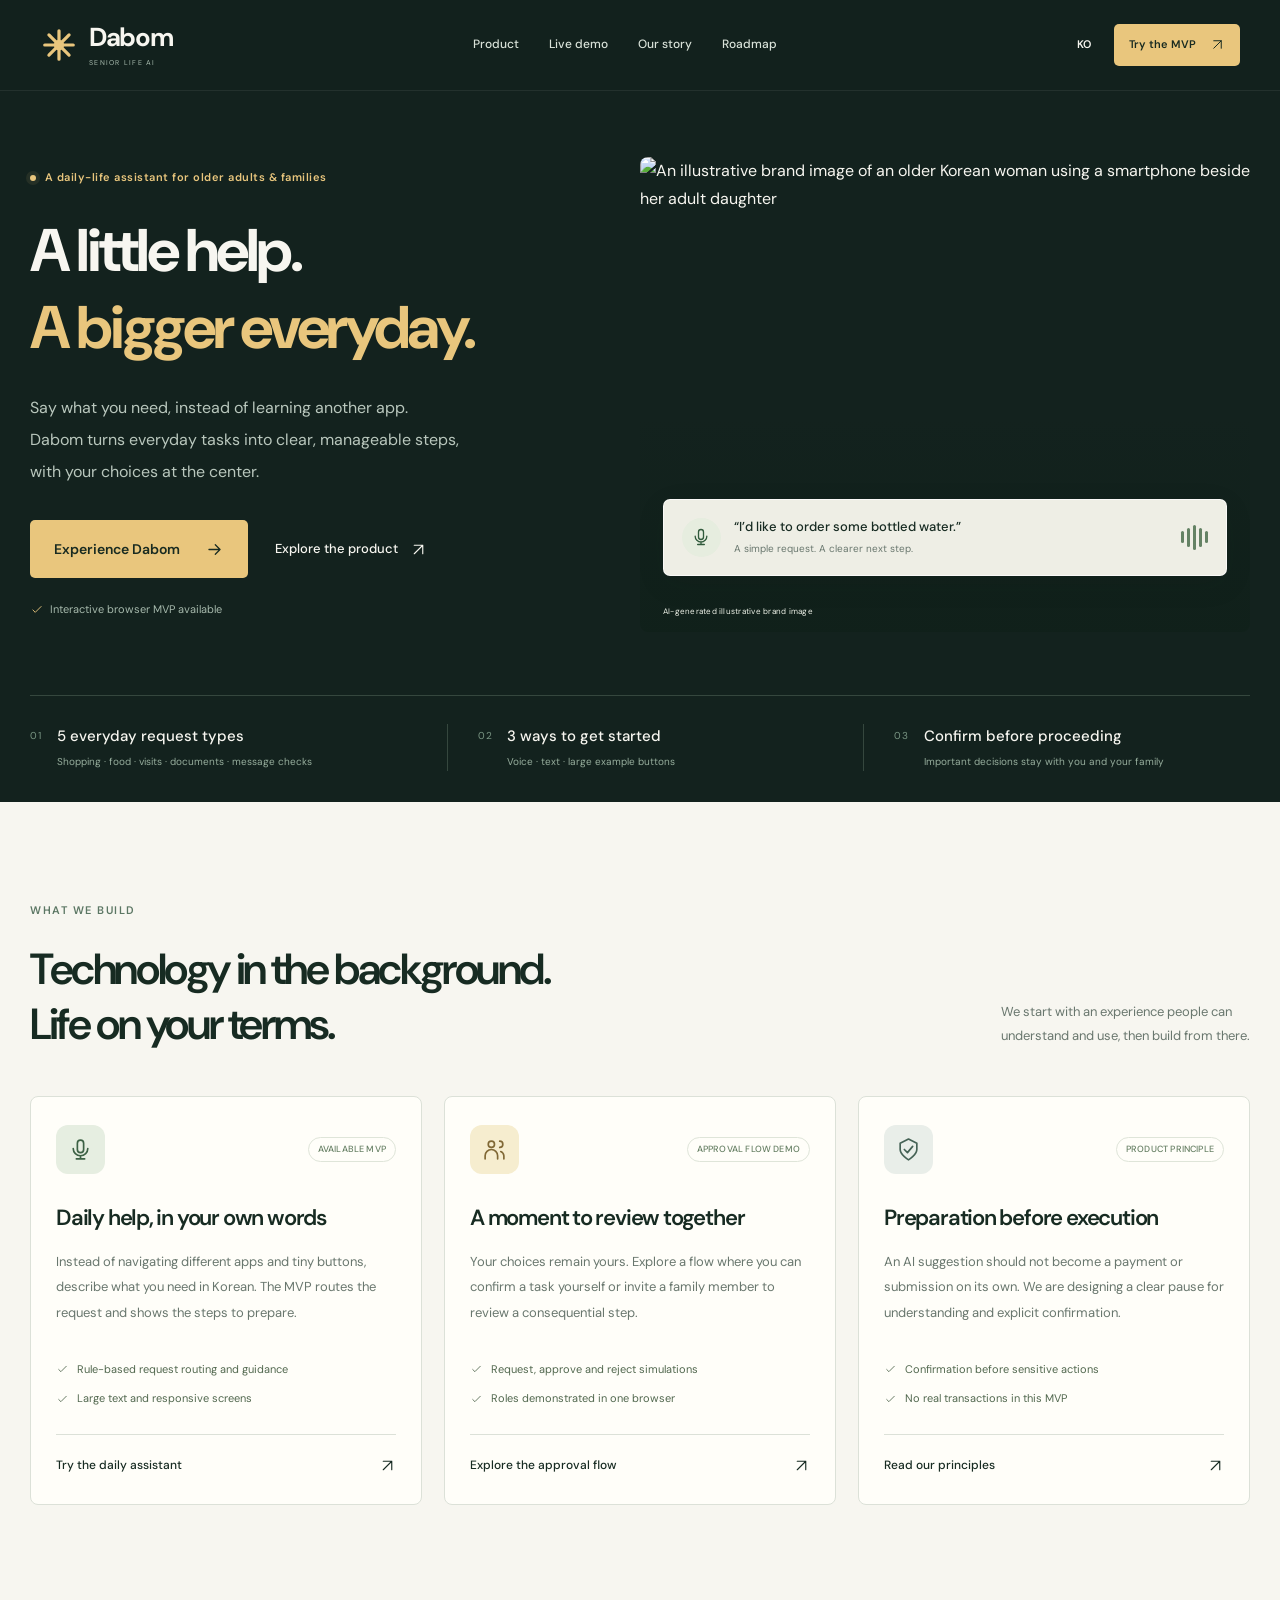
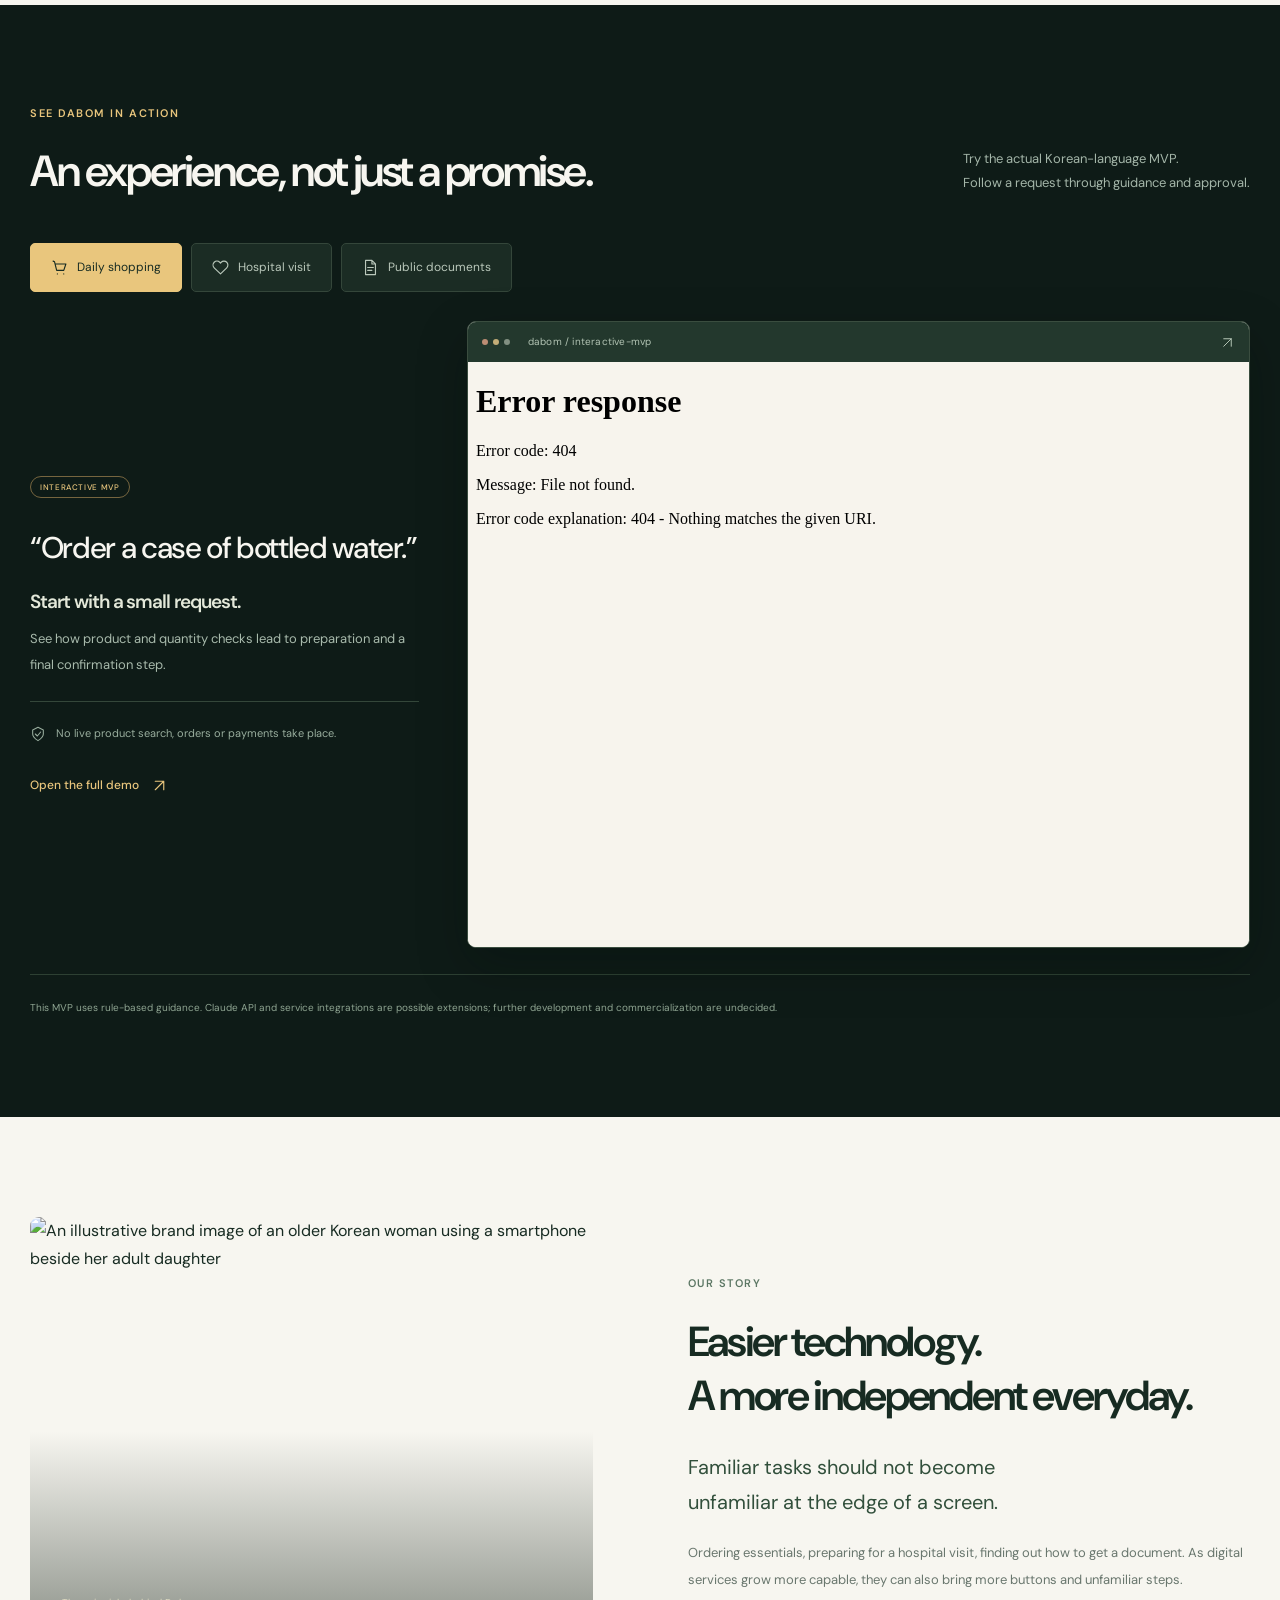
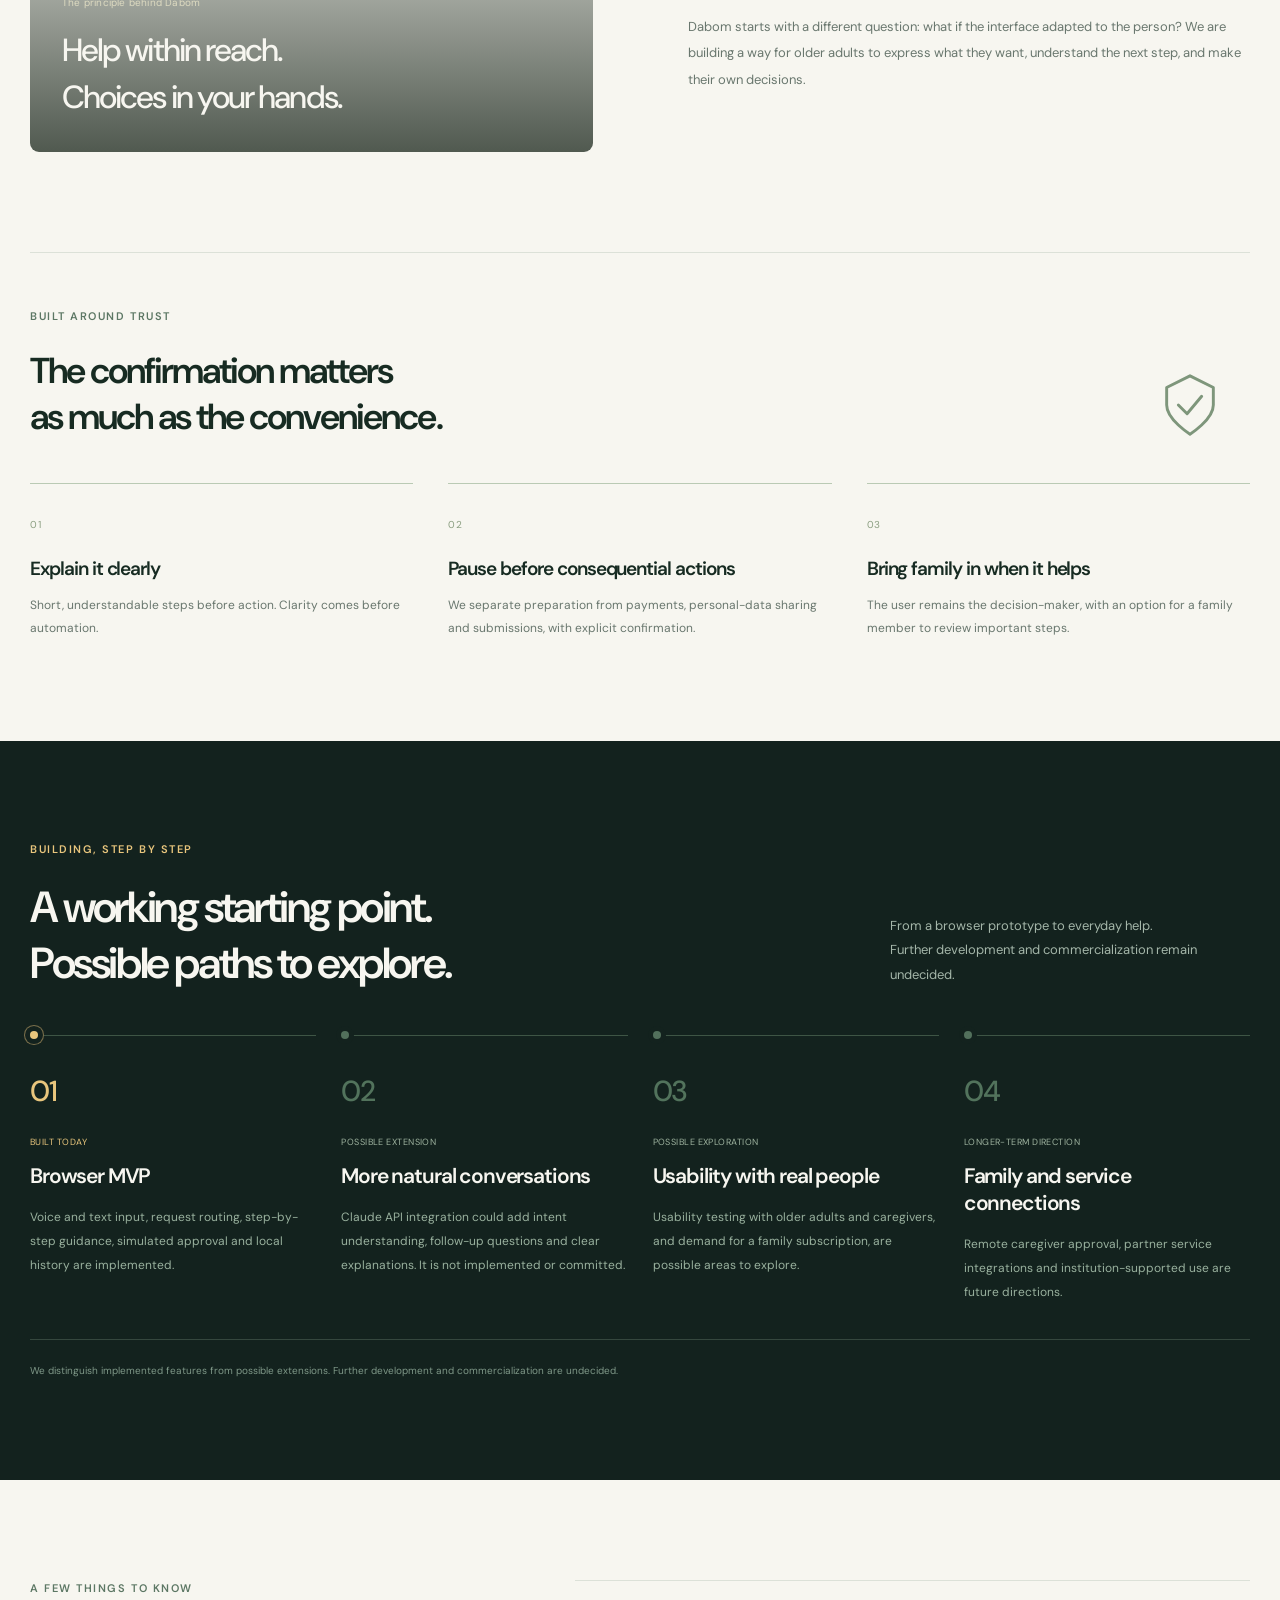
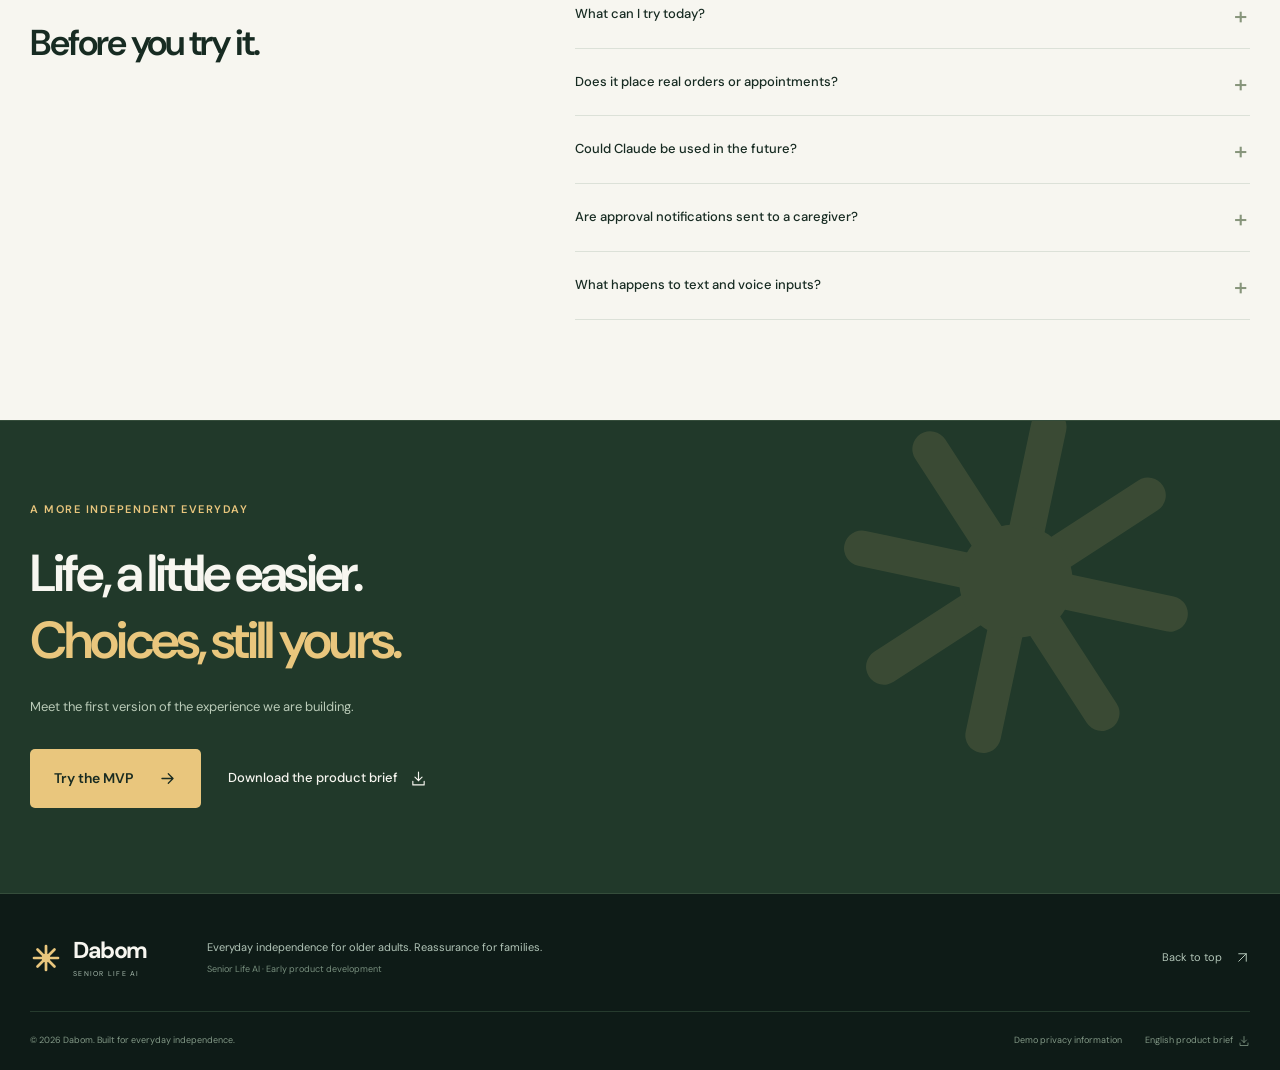
==== index.html @ 714a2bca "Publish Dabom prototype introduction" ====
<!doctype html><html lang="en"><head><meta charset="utf-8"><meta name="viewport" content="width=device-width, initial-scale=1"><meta name="theme-color" content="#13221e"><meta name="description" content="Dabom is building a Korean-language daily-life assistant for older adults and their families. Simple requests, clear steps, and explicit confirmation before consequential actions."><meta property="og:title" content="Dabom | A little help. A more independent everyday."><meta property="og:description" content="Dabom is building a Korean-language daily-life assistant for older adults and their families. Simple requests, clear steps, and explicit confirmation before consequential actions."><meta property="og:type" content="website"><meta property="og:image" content="https://rook2508.github.io/dabomlife/assets/dabom-family.webp"><title>Dabom | A little help. A more independent everyday.</title><link rel="icon" href="./assets/favicon.svg" type="image/svg+xml"><link rel="preconnect" href="https://fonts.googleapis.com"><link rel="preconnect" href="https://fonts.gstatic.com" crossorigin><link href="https://fonts.googleapis.com/css2?family=DM+Sans:wght@400;500;600;700&family=Noto+Sans+KR:wght@400;500;600;700;800;900&display=swap" rel="stylesheet"><link rel="stylesheet" href="./site.css"><script src="./site.js" defer></script></head><body><a class="skip" href="#main">Skip to content</a><header class="site-header"><div class="header-inner"><a class="brand" href="#" aria-label="Dabom home"><svg class="brand-mark" viewBox="0 0 40 40" aria-hidden="true"><path d="M20 5v30M5 20h30M9.4 9.4l21.2 21.2M9.4 30.6 30.6 9.4" fill="none" stroke="currentColor" stroke-width="3.4" stroke-linecap="round"/><circle cx="20" cy="20" r="5.4" fill="currentColor"/></svg><span><strong>Dabom</strong><small>SENIOR LIFE AI</small></span></a><button class="menu-toggle" type="button" aria-expanded="false" aria-controls="site-nav" aria-label="Open navigation"><svg class="icon " viewBox="0 0 24 24" fill="none" stroke="currentColor" stroke-width="1.6" stroke-linecap="round" stroke-linejoin="round" aria-hidden="true"><path d="M4 6h16M4 12h16M4 18h16"/></svg></button><nav id="site-nav" aria-label="Main navigation"><a href="#products">Product</a><a href="#tour">Live demo</a><a href="#story">Our story</a><a href="#roadmap">Roadmap</a></nav><div class="header-actions"><a class="language-link" href="./ko.html" lang="ko" aria-label="한국어로 읽기">KO</a><a class="button button-small" href="./demo/index.html">Try the MVP<svg class="icon " viewBox="0 0 24 24" fill="none" stroke="currentColor" stroke-width="1.6" stroke-linecap="round" stroke-linejoin="round" aria-hidden="true"><path d="M6 18 18 6M6 6h12v12"/></svg></a></div></div></header><main id="main">
    <section class="hero section-dark"><div class="hero-inner"><div class="hero-copy"><div class="eyebrow"><span class="live-dot"></span>A daily-life assistant for older adults & families</div><h1>A little help.<br><em>A bigger everyday.</em></h1><p class="hero-body">Say what you need, instead of learning another app.<br>Dabom turns everyday tasks into clear, manageable steps,<br>with your choices at the center.</p><div class="actions"><a class="button" href="#tour">Experience Dabom<svg class="icon " viewBox="0 0 24 24" fill="none" stroke="currentColor" stroke-width="1.6" stroke-linecap="round" stroke-linejoin="round" aria-hidden="true"><path d="M5 12h14m-6-6 6 6-6 6"/></svg></a><a class="text-link" href="#products">Explore the product<svg class="icon " viewBox="0 0 24 24" fill="none" stroke="currentColor" stroke-width="1.6" stroke-linecap="round" stroke-linejoin="round" aria-hidden="true"><path d="M6 18 18 6M6 6h12v12"/></svg></a></div><p class="hero-note"><svg class="icon " viewBox="0 0 24 24" fill="none" stroke="currentColor" stroke-width="1.6" stroke-linecap="round" stroke-linejoin="round" aria-hidden="true"><path d="m5 12 4 4L19 6"/></svg>Interactive browser MVP available</p></div><div class="hero-media"><img src="./assets/dabom-family.webp" alt="An illustrative brand image of an older Korean woman using a smartphone beside her adult daughter" width="1536" height="1024" fetchpriority="high"><div class="request-card"><span class="request-icon"><svg class="icon " viewBox="0 0 24 24" fill="none" stroke="currentColor" stroke-width="1.6" stroke-linecap="round" stroke-linejoin="round" aria-hidden="true"><rect x="9" y="3" width="6" height="12" rx="3"/><path d="M5 11a7 7 0 0 0 14 0M12 18v3m-4 0h8"/></svg></span><div><strong>“I’d like to order some bottled water.”</strong><small>A simple request. A clearer next step.</small></div><div class="wave" aria-hidden="true"><i></i><i></i><i></i><i></i><i></i></div></div><span class="image-caption">AI-generated illustrative brand image</span></div></div><div class="signal-row"><div><span class="signal-index">01</span><p><strong>5 everyday request types</strong><small>Shopping · food · visits · documents · message checks</small></p></div><div><span class="signal-index">02</span><p><strong>3 ways to get started</strong><small>Voice · text · large example buttons</small></p></div><div><span class="signal-index">03</span><p><strong>Confirm before proceeding</strong><small>Important decisions stay with you and your family</small></p></div></div></section>
    <section class="products section-light section" id="products"><div class="section-heading"><div><p class="eyebrow">WHAT WE BUILD</p><h2>Technology in the background.<br>Life on your terms.</h2></div><p>We start with an experience people can<br>understand and use, then build from there.</p></div><div class="product-grid"><article class="product-card"><div class="product-top"><div class="product-icon green"><svg class="icon " viewBox="0 0 24 24" fill="none" stroke="currentColor" stroke-width="1.6" stroke-linecap="round" stroke-linejoin="round" aria-hidden="true"><rect x="9" y="3" width="6" height="12" rx="3"/><path d="M5 11a7 7 0 0 0 14 0M12 18v3m-4 0h8"/></svg></div><span class="tag">AVAILABLE MVP</span></div><h3>Daily help, in your own words</h3><p>Instead of navigating different apps and tiny buttons, describe what you need in Korean. The MVP routes the request and shows the steps to prepare.</p><ul><li><svg class="icon " viewBox="0 0 24 24" fill="none" stroke="currentColor" stroke-width="1.6" stroke-linecap="round" stroke-linejoin="round" aria-hidden="true"><path d="m5 12 4 4L19 6"/></svg>Rule-based request routing and guidance</li><li><svg class="icon " viewBox="0 0 24 24" fill="none" stroke="currentColor" stroke-width="1.6" stroke-linecap="round" stroke-linejoin="round" aria-hidden="true"><path d="m5 12 4 4L19 6"/></svg>Large text and responsive screens</li></ul><a href="./demo/index.html">Try the daily assistant<svg class="icon " viewBox="0 0 24 24" fill="none" stroke="currentColor" stroke-width="1.6" stroke-linecap="round" stroke-linejoin="round" aria-hidden="true"><path d="M6 18 18 6M6 6h12v12"/></svg></a></article><article class="product-card"><div class="product-top"><div class="product-icon gold"><svg class="icon " viewBox="0 0 24 24" fill="none" stroke="currentColor" stroke-width="1.6" stroke-linecap="round" stroke-linejoin="round" aria-hidden="true"><circle cx="9" cy="7" r="3"/><path d="M3 21v-3a6 6 0 0 1 12 0v3m2-17a3 3 0 0 1 0 6m1 4a5 5 0 0 1 3 4v3"/></svg></div><span class="tag">APPROVAL FLOW DEMO</span></div><h3>A moment to review together</h3><p>Your choices remain yours. Explore a flow where you can confirm a task yourself or invite a family member to review a consequential step.</p><ul><li><svg class="icon " viewBox="0 0 24 24" fill="none" stroke="currentColor" stroke-width="1.6" stroke-linecap="round" stroke-linejoin="round" aria-hidden="true"><path d="m5 12 4 4L19 6"/></svg>Request, approve and reject simulations</li><li><svg class="icon " viewBox="0 0 24 24" fill="none" stroke="currentColor" stroke-width="1.6" stroke-linecap="round" stroke-linejoin="round" aria-hidden="true"><path d="m5 12 4 4L19 6"/></svg>Roles demonstrated in one browser</li></ul><a href="./demo/index.html?request=shopping">Explore the approval flow<svg class="icon " viewBox="0 0 24 24" fill="none" stroke="currentColor" stroke-width="1.6" stroke-linecap="round" stroke-linejoin="round" aria-hidden="true"><path d="M6 18 18 6M6 6h12v12"/></svg></a></article><article class="product-card"><div class="product-top"><div class="product-icon sage"><svg class="icon " viewBox="0 0 24 24" fill="none" stroke="currentColor" stroke-width="1.6" stroke-linecap="round" stroke-linejoin="round" aria-hidden="true"><path d="m12 2 8 4v6c0 5-8 10-8 10S4 17 4 12V6Z"/><path d="m8 12 3 3 5-6"/></svg></div><span class="tag">PRODUCT PRINCIPLE</span></div><h3>Preparation before execution</h3><p>An AI suggestion should not become a payment or submission on its own. We are designing a clear pause for understanding and explicit confirmation.</p><ul><li><svg class="icon " viewBox="0 0 24 24" fill="none" stroke="currentColor" stroke-width="1.6" stroke-linecap="round" stroke-linejoin="round" aria-hidden="true"><path d="m5 12 4 4L19 6"/></svg>Confirmation before sensitive actions</li><li><svg class="icon " viewBox="0 0 24 24" fill="none" stroke="currentColor" stroke-width="1.6" stroke-linecap="round" stroke-linejoin="round" aria-hidden="true"><path d="m5 12 4 4L19 6"/></svg>No real transactions in this MVP</li></ul><a href="#principles">Read our principles<svg class="icon " viewBox="0 0 24 24" fill="none" stroke="currentColor" stroke-width="1.6" stroke-linecap="round" stroke-linejoin="round" aria-hidden="true"><path d="M6 18 18 6M6 6h12v12"/></svg></a></article></div></section>
    <section class="tour section-dark section" id="tour"><div class="section-heading"><div><p class="eyebrow">SEE DABOM IN ACTION</p><h2>An experience, not just a promise.</h2></div><p>Try the actual Korean-language MVP.<br>Follow a request through guidance and approval.</p></div><div class="tour-tabs" role="tablist" aria-label="Choose an everyday demo scenario"><button type="button" id="tab-shopping" role="tab" aria-selected="true" aria-controls="tour-panel" tabindex="0" data-tour="shopping" data-quote="“Order a case of bottled water.”" data-title="Start with a small request." data-body="See how product and quantity checks lead to preparation and a final confirmation step." data-note="No live product search, orders or payments take place."><svg class="icon " viewBox="0 0 24 24" fill="none" stroke="currentColor" stroke-width="1.6" stroke-linecap="round" stroke-linejoin="round" aria-hidden="true"><path d="m3 3 2 1 3 12h10l3-9H6M9 21h.01M18 21h.01"/></svg>Daily shopping</button><button type="button" id="tab-hospital" role="tab" aria-selected="false" aria-controls="tour-panel" tabindex="-1" data-tour="hospital" data-quote="“I’d like to visit an orthopedist tomorrow.”" data-title="One clear step at a time." data-body="Explore the preparation flow for a specialty, preferred time and confirmation before booking." data-note="No live hospital search or appointment is made."><svg class="icon " viewBox="0 0 24 24" fill="none" stroke="currentColor" stroke-width="1.6" stroke-linecap="round" stroke-linejoin="round" aria-hidden="true"><path d="M20.8 4.6a5.5 5.5 0 0 0-7.8 0L12 5.7l-1.1-1.1a5.5 5.5 0 0 0-7.8 7.8L12 21l8.8-8.6a5.5 5.5 0 0 0 0-7.8Z"/></svg>Hospital visit</button><button type="button" id="tab-government" role="tab" aria-selected="false" aria-controls="tour-panel" tabindex="-1" data-tour="government" data-quote="“I need a resident registration document.”" data-title="Make unfamiliar steps clearer." data-body="See how the MVP outlines preparation and a confirmation step before identity verification." data-note="No identity verification or official submission takes place."><svg class="icon " viewBox="0 0 24 24" fill="none" stroke="currentColor" stroke-width="1.6" stroke-linecap="round" stroke-linejoin="round" aria-hidden="true"><path d="M14 2H5v20h14V7Zm0 0v5h5M8 12h8m-8 4h6"/></svg>Public documents</button></div><div class="tour-panel" id="tour-panel" role="tabpanel" aria-labelledby="tab-shopping"><div class="tour-description" aria-live="polite"><span class="tag tag-gold">INTERACTIVE MVP</span><blockquote id="tour-quote">“Order a case of bottled water.”</blockquote><h3 id="tour-title">Start with a small request.</h3><p id="tour-body">See how product and quantity checks lead to preparation and a final confirmation step.</p><div class="tour-boundary"><svg class="icon " viewBox="0 0 24 24" fill="none" stroke="currentColor" stroke-width="1.6" stroke-linecap="round" stroke-linejoin="round" aria-hidden="true"><path d="m12 2 8 4v6c0 5-8 10-8 10S4 17 4 12V6Z"/><path d="m8 12 3 3 5-6"/></svg><p id="tour-note">No live product search, orders or payments take place.</p></div><a class="text-link" id="tour-open" href="./demo/index.html?request=shopping" target="_blank" rel="noopener">Open the full demo<svg class="icon " viewBox="0 0 24 24" fill="none" stroke="currentColor" stroke-width="1.6" stroke-linecap="round" stroke-linejoin="round" aria-hidden="true"><path d="M6 18 18 6M6 6h12v12"/></svg></a></div><div class="browser-frame"><div class="browser-bar"><span class="window-dots" aria-hidden="true"><i></i><i></i><i></i></span><span>dabom / interactive-mvp</span><a href="./demo/index.html" target="_blank" rel="noopener" aria-label="Open the full demo"><svg class="icon " viewBox="0 0 24 24" fill="none" stroke="currentColor" stroke-width="1.6" stroke-linecap="round" stroke-linejoin="round" aria-hidden="true"><path d="M6 18 18 6M6 6h12v12"/></svg></a></div><iframe id="demo-frame" title="Dabom interactive Korean-language browser MVP" src="./demo/index.html?request=shopping" loading="lazy"></iframe></div></div><p class="tour-caption">This MVP uses rule-based guidance. Claude API and service integrations are possible extensions; further development and commercialization are undecided.</p></section>
    <section class="story section-light section" id="story"><div class="story-media"><img src="./assets/dabom-family.webp" alt="An illustrative brand image of an older Korean woman using a smartphone beside her adult daughter" width="768" height="850" loading="lazy"><div class="story-quote"><small>The principle behind Dabom</small><p>Help within reach.<br>Choices in your hands.</p></div></div><div class="story-copy"><p class="eyebrow">OUR STORY</p><h2>Easier technology.<br>A more independent everyday.</h2><p class="story-lead">Familiar tasks should not become<br>unfamiliar at the edge of a screen.</p><p>Ordering essentials, preparing for a hospital visit, finding out how to get a document. As digital services grow more capable, they can also bring more buttons and unfamiliar steps.</p><p>Dabom starts with a different question: what if the interface adapted to the person? We are building a way for older adults to express what they want, understand the next step, and make their own decisions.</p></div></section>
    <section class="principles section-light section" id="principles"><div class="section-heading"><div><p class="eyebrow">BUILT AROUND TRUST</p><h2>The confirmation matters<br>as much as the convenience.</h2></div><span class="large-shield" aria-hidden="true"><svg class="icon " viewBox="0 0 24 24" fill="none" stroke="currentColor" stroke-width="1.6" stroke-linecap="round" stroke-linejoin="round" aria-hidden="true"><path d="m12 2 8 4v6c0 5-8 10-8 10S4 17 4 12V6Z"/><path d="m8 12 3 3 5-6"/></svg></span></div><div class="principles-grid"><article><span>01</span><h3>Explain it clearly</h3><p>Short, understandable steps before action. Clarity comes before automation.</p></article><article><span>02</span><h3>Pause before consequential actions</h3><p>We separate preparation from payments, personal-data sharing and submissions, with explicit confirmation.</p></article><article><span>03</span><h3>Bring family in when it helps</h3><p>The user remains the decision-maker, with an option for a family member to review important steps.</p></article></div></section>
    <section class="roadmap section-dark section" id="roadmap"><div class="section-heading"><div><p class="eyebrow">BUILDING, STEP BY STEP</p><h2>A working starting point.<br>Possible paths to explore.</h2></div><p>From a browser prototype to everyday help.<br>Further development and commercialization remain undecided.</p></div><div class="timeline"><article class="milestone current"><span class="milestone-number">01</span><div><span class="milestone-status">BUILT TODAY</span><h3>Browser MVP</h3><p>Voice and text input, request routing, step-by-step guidance, simulated approval and local history are implemented.</p></div></article><article class="milestone next"><span class="milestone-number">02</span><div><span class="milestone-status">POSSIBLE EXTENSION</span><h3>More natural conversations</h3><p>Claude API integration could add intent understanding, follow-up questions and clear explanations. It is not implemented or committed.</p></div></article><article class="milestone planned"><span class="milestone-number">03</span><div><span class="milestone-status">POSSIBLE EXPLORATION</span><h3>Usability with real people</h3><p>Usability testing with older adults and caregivers, and demand for a family subscription, are possible areas to explore.</p></div></article><article class="milestone planned"><span class="milestone-number">04</span><div><span class="milestone-status">LONGER-TERM DIRECTION</span><h3>Family and service connections</h3><p>Remote caregiver approval, partner service integrations and institution-supported use are future directions.</p></div></article></div><p class="build-note">We distinguish implemented features from possible extensions. Further development and commercialization are undecided.</p></section>
    <section class="faq section-light section" id="faq"><div><p class="eyebrow">A FEW THINGS TO KNOW</p><h2>Before you try it.</h2></div><div class="faq-list"><details><summary>What can I try today?<span aria-hidden="true">+</span></summary><p>The Korean-language browser MVP includes voice/text input, rule-based daily-request routing, step-by-step guidance, simulated self/caregiver approval, local history, large text and mobile screens.</p></details><details><summary>Does it place real orders or appointments?<span aria-hidden="true">+</span></summary><p>No. The current MVP demonstrates preparation and confirmation. It does not search live services, place orders, take payments, book appointments, verify identity or submit public documents.</p></details><details><summary>Could Claude be used in the future?<span aria-hidden="true">+</span></summary><p>The current demo uses predefined keywords and guidance. Claude API integration is a possible extension for intent understanding and clearer explanations, but further development is undecided.</p></details><details><summary>Are approval notifications sent to a caregiver?<span aria-hidden="true">+</span></summary><p>Not yet. Request, approval and rejection roles are simulated within the same browser. Remote caregiver accounts and actual notifications are possible future extensions.</p></details><details><summary>What happens to text and voice inputs?<span aria-hidden="true">+</span></summary><p>Demo history is stored locally in your browser and can be deleted there. Please use sample requests instead of sensitive information. Voice input uses supported browsers’ speech recognition and follows the browser provider’s processing policy.</p></details></div></section>
    <section class="closing section-dark"><div class="closing-decoration" aria-hidden="true"><svg class="brand-mark" viewBox="0 0 40 40" aria-hidden="true"><path d="M20 5v30M5 20h30M9.4 9.4l21.2 21.2M9.4 30.6 30.6 9.4" fill="none" stroke="currentColor" stroke-width="3.4" stroke-linecap="round"/><circle cx="20" cy="20" r="5.4" fill="currentColor"/></svg></div><p class="eyebrow">A MORE INDEPENDENT EVERYDAY</p><h2>Life, a little easier.<br><em>Choices, still yours.</em></h2><p>Meet the first version of the experience we are building.</p><div class="actions"><a class="button" href="./demo/index.html">Try the MVP<svg class="icon " viewBox="0 0 24 24" fill="none" stroke="currentColor" stroke-width="1.6" stroke-linecap="round" stroke-linejoin="round" aria-hidden="true"><path d="M5 12h14m-6-6 6 6-6 6"/></svg></a><a class="text-link" href="./product-brief.txt" download>Download the product brief<svg class="icon " viewBox="0 0 24 24" fill="none" stroke="currentColor" stroke-width="1.6" stroke-linecap="round" stroke-linejoin="round" aria-hidden="true"><path d="M12 3v12m-5-5 5 5 5-5M4 16v5h16v-5"/></svg></a></div></section>
  </main><footer class="site-footer"><div class="footer-main"><a class="brand" href="./en.html"><svg class="brand-mark" viewBox="0 0 40 40" aria-hidden="true"><path d="M20 5v30M5 20h30M9.4 9.4l21.2 21.2M9.4 30.6 30.6 9.4" fill="none" stroke="currentColor" stroke-width="3.4" stroke-linecap="round"/><circle cx="20" cy="20" r="5.4" fill="currentColor"/></svg><span><strong>Dabom</strong><small>SENIOR LIFE AI</small></span></a><p>Everyday independence for older adults. Reassurance for families.<br><small>Senior Life AI · Early product development</small></p><a class="back-top" href="#">Back to top<svg class="icon " viewBox="0 0 24 24" fill="none" stroke="currentColor" stroke-width="1.6" stroke-linecap="round" stroke-linejoin="round" aria-hidden="true"><path d="M6 18 18 6M6 6h12v12"/></svg></a></div><div class="footer-bottom"><span>© 2026 Dabom. Built for everyday independence.</span><div><a href="./privacy-en.html">Demo privacy information</a><a href="./product-brief.txt" download>English product brief<svg class="icon " viewBox="0 0 24 24" fill="none" stroke="currentColor" stroke-width="1.6" stroke-linecap="round" stroke-linejoin="round" aria-hidden="true"><path d="M12 3v12m-5-5 5 5 5-5M4 16v5h16v-5"/></svg></a></div></div></footer></body></html>
---- site.css ----
:root{--dark:#13221e;--deep:#0e1b17;--cream:#f7f6f0;--ink:#172b22;--muted:#69776e;--gold:#e9c67d;--line:#dce1d8;--dark-line:#35473e;--width:1240px}*{box-sizing:border-box}html{scroll-behavior:smooth;scroll-padding-top:90px}body{margin:0;color:var(--ink);font-family:'DM Sans','Noto Sans KR',sans-serif;font-size:16px;line-height:1.75;background:var(--dark);word-break:keep-all}a{color:inherit;text-decoration:none}button{font:inherit}h1,h2,h3,p{margin:0}h1,h2,h3{letter-spacing:-.055em;line-height:1.28}h1{font-weight:700;font-size:clamp(52px,4.7vw,70px)}h2{font-size:clamp(34px,3.4vw,46px);font-weight:600}h3{font-size:23px;font-weight:600}em{color:var(--gold);font-style:normal}.icon{width:22px;height:22px;flex-shrink:0;vertical-align:middle}a,button,summary{-webkit-tap-highlight-color:transparent}a:focus-visible,button:focus-visible,summary:focus-visible{outline:3px solid var(--gold);outline-offset:5px}.skip{position:fixed;left:20px;top:-80px;padding:14px 20px;background:var(--gold);color:var(--ink);z-index:100}.skip:focus{top:10px}.section{padding:100px max(30px,calc((100vw - var(--width))/2))}.section-dark{background:var(--dark);color:var(--cream)}.section-light{background:var(--cream);color:var(--ink)}.eyebrow{font-size:11px;font-weight:600;letter-spacing:.14em;margin-bottom:22px;line-height:1.6;color:#5c7764}.section-dark .eyebrow{color:var(--gold)}.site-header{position:sticky;top:0;z-index:10;background:#13221ef5;backdrop-filter:blur(15px);color:var(--cream);border-bottom:1px solid #ffffff12}.header-inner{max-width:1320px;margin:auto;display:flex;align-items:center;justify-content:space-between;padding:22px 40px;gap:35px}.brand{display:flex;align-items:center;gap:11px;flex-shrink:0}.brand-mark{width:38px;height:38px;color:var(--gold)}.brand strong{display:block;font-size:26px;font-weight:700;line-height:1.2;letter-spacing:-.05em}.brand small{font-size:7px;letter-spacing:.18em;color:#a9bdb0;display:block;margin-top:5px;line-height:1.4}.site-header nav{display:flex;gap:30px;font-size:12px;font-weight:500;color:#d9e2d9}.site-header nav a:hover{color:var(--gold)}.header-actions{display:flex;align-items:center;gap:22px;flex-shrink:0}.language-link{font-size:11px;font-weight:600;letter-spacing:.06em}.menu-toggle{display:none}.button{display:inline-flex;align-items:center;justify-content:center;gap:25px;padding:17px 24px;border-radius:5px;background:var(--gold);color:#192b21;font-weight:600;font-size:14px;transition:background .2s,transform .2s;white-space:nowrap}.button:hover{background:#f4d797;transform:translateY(-2px)}.button .icon{width:19px;height:19px}.button-small{padding:11px 15px;gap:14px;font-size:11px}.button-small .icon{width:15px;height:15px}.text-link{display:inline-flex;align-items:center;gap:12px;font-size:13px;font-weight:500;line-height:1.6}.text-link .icon{width:17px;height:17px}.text-link:hover{color:var(--gold)}.section-light .text-link:hover{color:#496d4c}.actions{display:flex;align-items:center;gap:27px;flex-wrap:wrap}.hero{padding:66px max(30px,calc((100vw - var(--width))/2)) 0}.hero-inner{display:grid;grid-template-columns:1fr 1.08fr;gap:45px;align-items:center}.hero .eyebrow{font-size:11px;letter-spacing:.045em;display:flex;align-items:center;gap:9px;margin-bottom:25px}.live-dot{width:6px;height:6px;border-radius:50%;background:var(--gold);box-shadow:0 0 0 4px #e9c67d15}.hero-body{font-size:16px;line-height:2;color:#b9c7bd;margin-top:26px}.hero .actions{margin-top:32px}.hero-note{font-size:11px;color:#a6b9ac;display:flex;align-items:center;gap:6px;margin-top:22px}.hero-note .icon{width:14px;height:14px;color:var(--gold)}.hero-media{height:475px;position:relative;border-radius:8px;overflow:hidden}.hero-media>img{width:100%;height:100%;object-fit:cover;object-position:63% center;display:block}.hero-media:after{content:'';position:absolute;inset:0;background:linear-gradient(0deg,#0c1e156b,transparent 46%);pointer-events:none}.request-card{position:absolute;bottom:56px;left:23px;right:23px;display:flex;gap:13px;align-items:center;padding:17px 18px;border:1px solid #ffffffb8;background:#fffef5ed;border-radius:7px;color:var(--ink);box-shadow:0 8px 30px #13221e15;z-index:1}.request-icon{width:39px;height:39px;border-radius:50%;display:grid;place-items:center;background:#e6eddf;color:#315b3c;flex-shrink:0}.request-icon .icon{width:20px;height:20px}.request-card strong{font-size:13px;font-weight:500;display:block;line-height:1.6}.request-card small{display:block;font-size:10px;margin-top:3px;color:var(--muted)}.wave{margin-left:auto;display:flex;gap:3px;align-items:center;height:25px}.wave i{background:#648264;width:3px;height:12px;border-radius:3px}.wave i:nth-child(2),.wave i:nth-child(4){height:19px}.wave i:nth-child(3){height:25px}.image-caption{position:absolute;bottom:14px;left:23px;color:#eff3e9;font-size:8px;letter-spacing:.03em;z-index:1}.signal-row{display:grid;grid-template-columns:repeat(3,1fr);gap:30px;margin-top:63px;padding:28px 0 31px;border-top:1px solid var(--dark-line)}.signal-row>div{display:flex;align-items:flex-start;gap:15px;padding-right:14px}.signal-row>div+div{border-left:1px solid var(--dark-line);padding-left:30px}.signal-index{font-size:10px;color:#7a9684;padding-top:3px;letter-spacing:.09em}.signal-row strong{font-size:15px;font-weight:500;line-height:1.6;display:block}.signal-row small{font-size:10px;display:block;color:#97ae9d;margin-top:5px;line-height:1.8}.section-heading{display:flex;align-items:flex-end;justify-content:space-between;gap:50px;margin-bottom:43px}.section-heading>p{font-size:13px;color:var(--muted);line-height:1.9;max-width:360px;padding-bottom:4px}.section-dark .section-heading>p{color:#a4b6a9}.product-grid{display:grid;grid-template-columns:repeat(3,1fr);gap:22px}.product-card{background:#fffef9;border:1px solid var(--line);border-radius:8px;padding:28px 25px;display:flex;flex-direction:column}.product-top{display:flex;justify-content:space-between;align-items:center;gap:10px;margin-bottom:30px}.product-icon{width:49px;height:49px;border-radius:12px;display:grid;place-items:center}.product-icon .icon{width:25px;height:25px}.product-icon.green{background:#e6eee1;color:#3c6144}.product-icon.gold{background:#f6edcf;color:#806835}.product-icon.sage{background:#e9eee9;color:#456255}.tag{border:1px solid #dfe5d9;color:#667f63;border-radius:25px;padding:4px 9px;font-size:9px;font-weight:500;line-height:1.6;letter-spacing:.02em;white-space:nowrap}.product-card h3{font-size:22px}.product-card>p{font-size:13px;color:var(--muted);margin-top:17px;line-height:1.95}.product-card ul{list-style:none;padding:0;margin:25px 0;color:#52684f;font-size:11px}.product-card li{display:flex;align-items:center;gap:8px;margin-top:10px}.product-card li .icon{width:13px;height:13px}.product-card>a{margin-top:auto;border-top:1px solid var(--line);padding-top:20px;font-size:12px;font-weight:500;display:flex;justify-content:space-between;align-items:center;gap:10px}.product-card>a .icon{width:17px;height:17px}.product-card>a:hover{color:#648d43}.tour{background:var(--deep)}.tour-tabs{display:flex;gap:9px;flex-wrap:wrap;margin-bottom:29px}.tour-tabs button{display:inline-flex;align-items:center;gap:9px;padding:13px 20px;border:1px solid #34463a;background:#1b2c24;border-radius:5px;font-size:12px;color:#bac8bb;cursor:pointer;transition:background .2s}.tour-tabs button .icon{width:17px;height:17px}.tour-tabs button[aria-selected=true]{background:var(--gold);border-color:var(--gold);color:var(--ink)}.tour-panel{display:grid;grid-template-columns:.72fr 1.45fr;gap:48px;align-items:center}.tour-description{padding:20px 0}.tag-gold{color:var(--gold);border-color:#76653f;letter-spacing:.08em;font-size:8px;padding:5px 9px}.tour-description blockquote{margin:25px 0 18px;font-size:30px;font-weight:500;line-height:1.6;letter-spacing:-.045em}.tour-description h3{font-size:19px;color:#e3e8d9}.tour-description>p{font-size:13px;color:#a8baac;line-height:1.95;margin-top:12px}.tour-boundary{margin:24px 0 26px;display:flex;gap:10px;padding-top:22px;border-top:1px solid #34473a;color:#98ad9d}.tour-boundary .icon{width:16px;height:16px;margin-top:2px}.tour-boundary p{font-size:11px;line-height:1.8}.tour-description .text-link{color:var(--gold);font-size:12px}.browser-frame{border:1px solid #3a4d3f;border-radius:9px;overflow:hidden;box-shadow:0 18px 50px #050d0840;background:#f7f4ed;min-width:0}.browser-bar{height:40px;background:#23382d;color:#b3c4b4;display:flex;align-items:center;padding:0 14px;gap:18px;font-family:'DM Sans',sans-serif;font-size:10px;letter-spacing:.02em}.browser-bar>a{margin-left:auto}.browser-bar .icon{width:15px;height:15px}.window-dots{display:flex;gap:5px}.window-dots i{width:6px;height:6px;border-radius:50%;background:#829082}.window-dots i:first-child{background:#bc8d74}.window-dots i:nth-child(2){background:#c3ad78}.browser-frame iframe{width:100%;height:585px;border:0;display:block;background:#f7f4ed}.tour-caption{font-size:10px;color:#8fa592;margin-top:26px;padding-top:23px;border-top:1px solid #2d4033;line-height:1.9}.story{display:grid;grid-template-columns:1fr 1fr;gap:95px;align-items:center}.story-media{height:535px;border-radius:9px;overflow:hidden;position:relative}.story-media>img{width:100%;height:100%;object-fit:cover;object-position:63% center;display:block}.story-media:after{content:'';position:absolute;inset:0;background:linear-gradient(0deg,#101d12b8,transparent 60%)}.story-quote{position:absolute;bottom:32px;left:32px;color:var(--cream);z-index:1}.story-quote small{font-size:10px;color:#dedbc1;letter-spacing:.02em}.story-quote p{font-size:32px;font-weight:500;line-height:1.45;letter-spacing:-.06em;margin-top:12px}.story-copy h2{font-size:42px}.story-copy .story-lead{font-size:20px;color:#314f3b;margin-top:28px;line-height:1.75}.story-copy>p:not(.eyebrow):not(.story-lead){font-size:13px;color:var(--muted);line-height:2.05;margin-top:20px}.principles{padding-top:0}.principles .section-heading{border-top:1px solid var(--line);padding-top:55px}.principles h2{font-size:36px}.large-shield{color:#7e967b;padding-right:25px}.large-shield .icon{width:70px;height:70px;stroke-width:1}.principles-grid{display:grid;grid-template-columns:repeat(3,1fr);gap:35px}.principles-grid article{padding-top:25px;border-top:1px solid #bacab4}.principles-grid article>span{font-size:10px;color:#8a9e80;letter-spacing:.05em}.principles-grid h3{font-size:19px;margin-top:20px}.principles-grid p{font-size:12px;line-height:1.95;color:var(--muted);margin-top:13px}.timeline{display:grid;grid-template-columns:repeat(4,1fr);gap:25px}.milestone{position:relative;padding-top:30px;border-top:1px solid #3e5545}.milestone:before{content:'';position:absolute;left:0;top:-5px;width:8px;height:8px;border-radius:50%;background:#52705c;box-shadow:0 0 0 5px var(--dark)}.milestone.current:before{background:var(--gold);box-shadow:0 0 0 5px var(--dark),0 0 0 6px #766c49}.milestone-number{font-family:'DM Sans',sans-serif;font-size:29px;font-weight:500;color:#52735c;letter-spacing:-.04em}.milestone.current .milestone-number{color:var(--gold)}.milestone-status{display:block;font-size:9px;color:#9eb39f;margin:19px 0 12px;letter-spacing:.05em}.milestone.current .milestone-status{color:var(--gold)}.milestone h3{font-size:21px}.milestone p{font-size:12px;color:#99b19e;line-height:2;margin-top:15px}.build-note{font-size:10px;color:#7f9888;margin-top:35px;border-top:1px solid var(--dark-line);padding-top:21px;line-height:1.9}.faq{display:grid;grid-template-columns:.8fr 1.2fr;gap:95px}.faq h2{font-size:36px}.faq-list details{border-bottom:1px solid var(--line)}.faq-list details:first-child{border-top:1px solid var(--line)}summary{padding:22px 30px 22px 0;position:relative;list-style:none;font-size:13px;font-weight:500;cursor:pointer}summary::-webkit-details-marker{display:none}summary>span{position:absolute;right:3px;top:16px;font-size:24px;line-height:1.6;color:#87957b}details[open] summary>span{transform:rotate(45deg)}details>p{font-size:12px;color:var(--muted);line-height:1.95;padding:0 24px 23px 0}.closing{position:relative;overflow:hidden;padding:80px max(30px,calc((100vw - var(--width))/2)) 85px;background:#21392a;border-block:1px solid #354d3b}.closing h2{font-size:52px;position:relative}.closing>p:not(.eyebrow){font-size:13px;color:#bacbb8;margin-top:23px;position:relative}.closing .actions{margin-top:30px;position:relative}.closing-decoration{position:absolute;right:calc((100vw - 1170px)/2);top:-50px;opacity:.12;transform:rotate(12deg)}.closing-decoration .brand-mark{width:420px;height:420px}.site-footer{padding:43px max(30px,calc((100vw - var(--width))/2)) 22px;color:#b1c4b7;background:var(--deep)}.footer-main{display:flex;align-items:center;gap:60px;padding-bottom:32px}.footer-main .brand strong{color:var(--cream);font-size:23px}.footer-main .brand-mark{width:32px;height:32px}.footer-main>p{font-size:11px;line-height:1.9}.footer-main>p small{font-size:9px;color:#788f7e}.back-top{margin-left:auto;font-size:11px;display:flex;align-items:center;gap:13px}.back-top .icon{width:15px;height:15px}.footer-bottom{display:flex;justify-content:space-between;gap:20px;border-top:1px solid #263b2e;padding-top:20px;font-size:9px;color:#829886;line-height:1.8}.footer-bottom>div{display:flex;gap:23px;flex-wrap:wrap;justify-content:flex-end}.footer-bottom .icon{width:12px;height:12px;margin-left:5px}.privacy-page{padding:55px max(30px,calc((100vw - 860px)/2)) 90px}.privacy-page>.text-link{margin-bottom:50px;font-size:12px}.privacy-page h1{font-size:43px}.privacy-intro{font-size:16px;line-height:2;color:var(--muted);margin-top:25px}.privacy-date{font-size:11px;color:#839080;margin-top:18px;padding-bottom:30px;border-bottom:1px solid var(--line)}.privacy-page section{margin-top:35px}.privacy-page section h2{font-size:23px;letter-spacing:-.04em;margin-bottom:15px}.privacy-page section p{font-size:14px;line-height:2;color:var(--muted)}
@media(min-width:1600px){:root{--width:1320px}.hero-media{height:510px}.hero-inner{gap:55px}.header-inner{max-width:1400px}h1{font-size:76px}}
@media(max-width:1150px){.header-inner{padding-inline:30px;gap:20px}.site-header nav{gap:20px}.header-actions{gap:16px}.hero{padding-top:50px}.hero-inner{gap:30px;grid-template-columns:.95fr 1fr}.hero h1{font-size:54px}.hero-body{font-size:14px}.hero-media{height:430px}.hero .actions{gap:20px}.hero .button{font-size:12px;padding:15px 19px}.hero .text-link{font-size:11px}.signal-row{gap:20px}.signal-row>div+div{padding-left:20px}.signal-row strong{font-size:13px}.signal-row small{font-size:9px}.section{padding-top:75px;padding-bottom:75px}.product-grid{gap:15px}.product-card{padding:25px 20px}.product-card h3{font-size:20px}.product-card>p{font-size:12px}.tag{font-size:8px}.tour-panel{gap:30px;grid-template-columns:.75fr 1.35fr}.tour-description blockquote{font-size:25px}.tour-description>p{font-size:12px}.story{gap:50px}.story-media{height:500px}.story-copy h2{font-size:35px}.story-copy .story-lead{font-size:18px}.principles{padding-top:0}.timeline{gap:21px}.milestone h3{font-size:19px}.milestone p{font-size:11px}.faq{gap:55px}.closing-decoration{right:15px}.footer-main{gap:35px}}
@media(max-width:800px){.header-inner{padding:16px 22px;gap:18px;flex-wrap:wrap;position:relative}.brand strong{font-size:23px}.brand-mark{width:33px;height:33px}.brand small{font-size:6px}.menu-toggle{display:grid;place-items:center;border:1px solid #4c5c4d;border-radius:4px;background:transparent;color:var(--cream);width:36px;height:36px;margin-left:auto;order:2;cursor:pointer}.menu-toggle .icon{width:18px;height:18px}.header-actions{order:1;margin-left:auto;gap:17px}.header-actions .button{display:none}.site-header nav{order:3;width:100%;display:none;flex-direction:column;gap:0;border-top:1px solid #32493a;padding-top:12px}.site-header nav.is-open{display:flex}.site-header nav a{font-size:13px;padding:11px 0}.hero{padding:42px 22px 0}.hero-inner{grid-template-columns:1fr;gap:35px}.hero h1{font-size:clamp(44px,7.5vw,58px)}.hero-body{font-size:14px;margin-top:21px;line-height:1.95}.hero .eyebrow{font-size:9px;margin-bottom:21px}.hero .actions{margin-top:27px;gap:24px}.hero .button{font-size:12px;padding:15px 19px}.hero-note{font-size:10px;margin-top:17px}.hero-media{height:365px;max-width:100%;width:100%}.hero-media>img{object-position:65% center}.request-card{left:16px;right:16px;bottom:44px;padding:13px;gap:10px}.request-icon{width:34px;height:34px}.request-card strong{font-size:11px}.request-card small{font-size:9px}.wave{gap:2px}.wave i{width:2px}.image-caption{left:16px;bottom:11px;font-size:7px}.signal-row{grid-template-columns:1fr;gap:0;margin-top:33px;padding:8px 0 15px}.signal-row>div{padding:17px 0;gap:17px;align-items:center}.signal-row>div+div{border-left:0;border-top:1px solid #2e4435;padding:17px 0}.signal-row strong{font-size:13px}.signal-row small{font-size:10px}.signal-index{font-size:10px;width:15px}.section{padding:58px 22px}.eyebrow{font-size:9px;margin-bottom:18px}h2{font-size:34px}.section-heading{display:block;margin-bottom:31px}.section-heading>p{font-size:12px;line-height:1.9;margin-top:22px}.product-grid{grid-template-columns:1fr;gap:16px}.product-card{padding:24px}.product-top{margin-bottom:23px}.product-card h3{font-size:22px}.product-card>p{font-size:13px;line-height:1.95}.product-card ul{font-size:11px;margin:19px 0 23px}.tag{font-size:8px}.tour-tabs{gap:7px;margin-bottom:26px}.tour-tabs button{padding:11px 12px;gap:7px;font-size:10px}.tour-tabs button .icon{width:15px;height:15px}.tour-panel{grid-template-columns:1fr;gap:25px}.tour-description{padding:0}.tour-description blockquote{font-size:25px;line-height:1.5;margin:19px 0 15px}.tour-description h3{font-size:18px}.tour-description>p{font-size:12px;margin-top:11px}.tour-boundary{margin:19px 0;padding-top:16px}.tour-boundary p{font-size:10px}.tour-description .text-link{font-size:11px}.browser-frame iframe{height:575px}.browser-bar{font-size:9px;gap:14px;height:35px}.tour-caption{font-size:9px;margin-top:22px}.story{grid-template-columns:1fr;gap:38px}.story-media{height:390px}.story-quote{left:25px;bottom:25px}.story-quote p{font-size:30px}.story-quote small{font-size:9px}.story-copy h2{font-size:33px}.story-copy .story-lead{font-size:18px;margin-top:24px}.story-copy>p:not(.eyebrow):not(.story-lead){font-size:13px;margin-top:18px}.principles{padding-top:0}.principles .section-heading{padding-top:38px;display:flex;align-items:center;gap:15px}.principles h2{font-size:28px}.large-shield{padding-right:0}.large-shield .icon{width:48px;height:48px}.principles-grid{grid-template-columns:1fr;gap:25px}.principles-grid article{padding-top:20px;display:grid;grid-template-columns:23px 1fr;gap:8px 15px}.principles-grid article>span{grid-row:1 / span 2;padding-top:6px}.principles-grid h3{font-size:19px;margin:0}.principles-grid p{font-size:12px;margin:0;grid-column:2}.timeline{grid-template-columns:1fr;gap:0;margin-left:5px}.milestone{display:flex;gap:24px;border-top:0;border-left:1px solid #3e5545;padding:0 0 35px 25px}.milestone:before{top:8px;left:-5px}.milestone-number{font-size:25px;line-height:1.4;min-width:28px}.milestone-status{margin:0 0 9px;font-size:9px}.milestone h3{font-size:20px}.milestone p{font-size:12px;margin-top:12px}.milestone:last-child{padding-bottom:0}.build-note{font-size:9px;margin-top:30px}.faq{grid-template-columns:1fr;gap:30px}.faq h2{font-size:32px}summary{font-size:12px;padding:20px 27px 20px 0}summary>span{top:15px;font-size:21px}details>p{font-size:11px;line-height:2}.closing{padding:58px 22px 63px}.closing h2{font-size:36px}.closing>p:not(.eyebrow){font-size:12px;margin-top:23px}.closing .actions{gap:22px;margin-top:27px}.closing .text-link{font-size:11px}.closing-decoration{right:-100px;top:-25px;opacity:.08}.closing-decoration .brand-mark{width:340px;height:340px}.button{font-size:12px;padding:15px 19px;gap:18px}.site-footer{padding:33px 22px 20px}.footer-main{flex-wrap:wrap;gap:20px 30px;padding-bottom:25px}.footer-main>p{width:100%;order:3;font-size:10px}.footer-main>p small{font-size:8px}.footer-main .brand strong{font-size:22px}.back-top{font-size:10px}.footer-bottom{flex-direction:column;font-size:8px;gap:14px}.footer-bottom>div{gap:18px;justify-content:flex-start}.privacy-page{padding:37px 22px 60px}.privacy-page>.text-link{margin-bottom:35px;font-size:11px}.privacy-page h1{font-size:33px}.privacy-intro{font-size:13px;margin-top:20px}.privacy-date{font-size:10px}.privacy-page section h2{font-size:19px}.privacy-page section p{font-size:12px}}
@media(max-width:390px){.hero h1{font-size:43px}.hero-media{height:320px}.hero-body{font-size:12px}.hero .actions{gap:19px}.hero .text-link{font-size:10px}.hero .button{font-size:11px;padding:14px 15px}.request-card strong{font-size:10px}.request-card small{font-size:8px}.wave{display:none}.tour-tabs button{padding:10px 10px;font-size:9px}h2{font-size:31px}.principles h2{font-size:26px}.closing h2{font-size:32px}.header-inner{gap:14px}.menu-toggle{margin-left:0}.hero .eyebrow{font-size:8px}}
@media(prefers-reduced-motion:reduce){html{scroll-behavior:auto}.button,.tour-tabs button{transition:none}.button:hover{transform:none}}
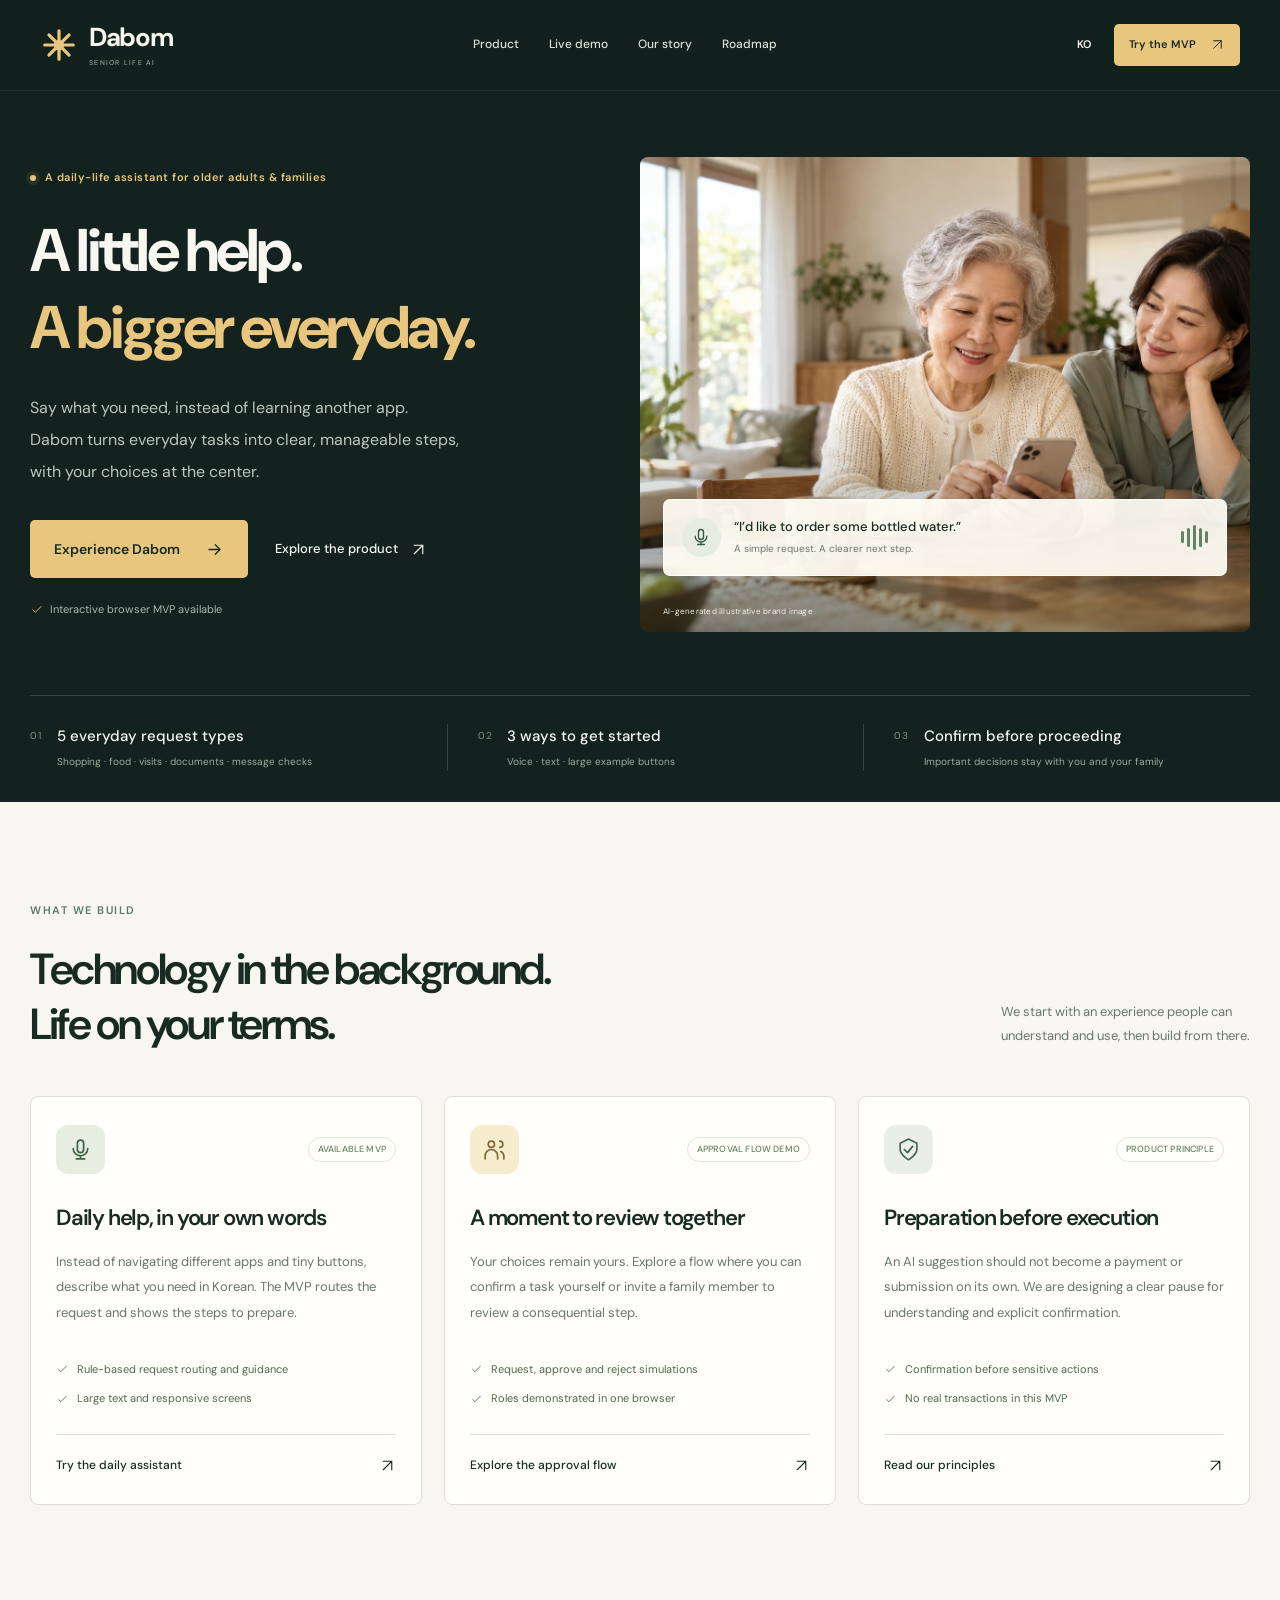
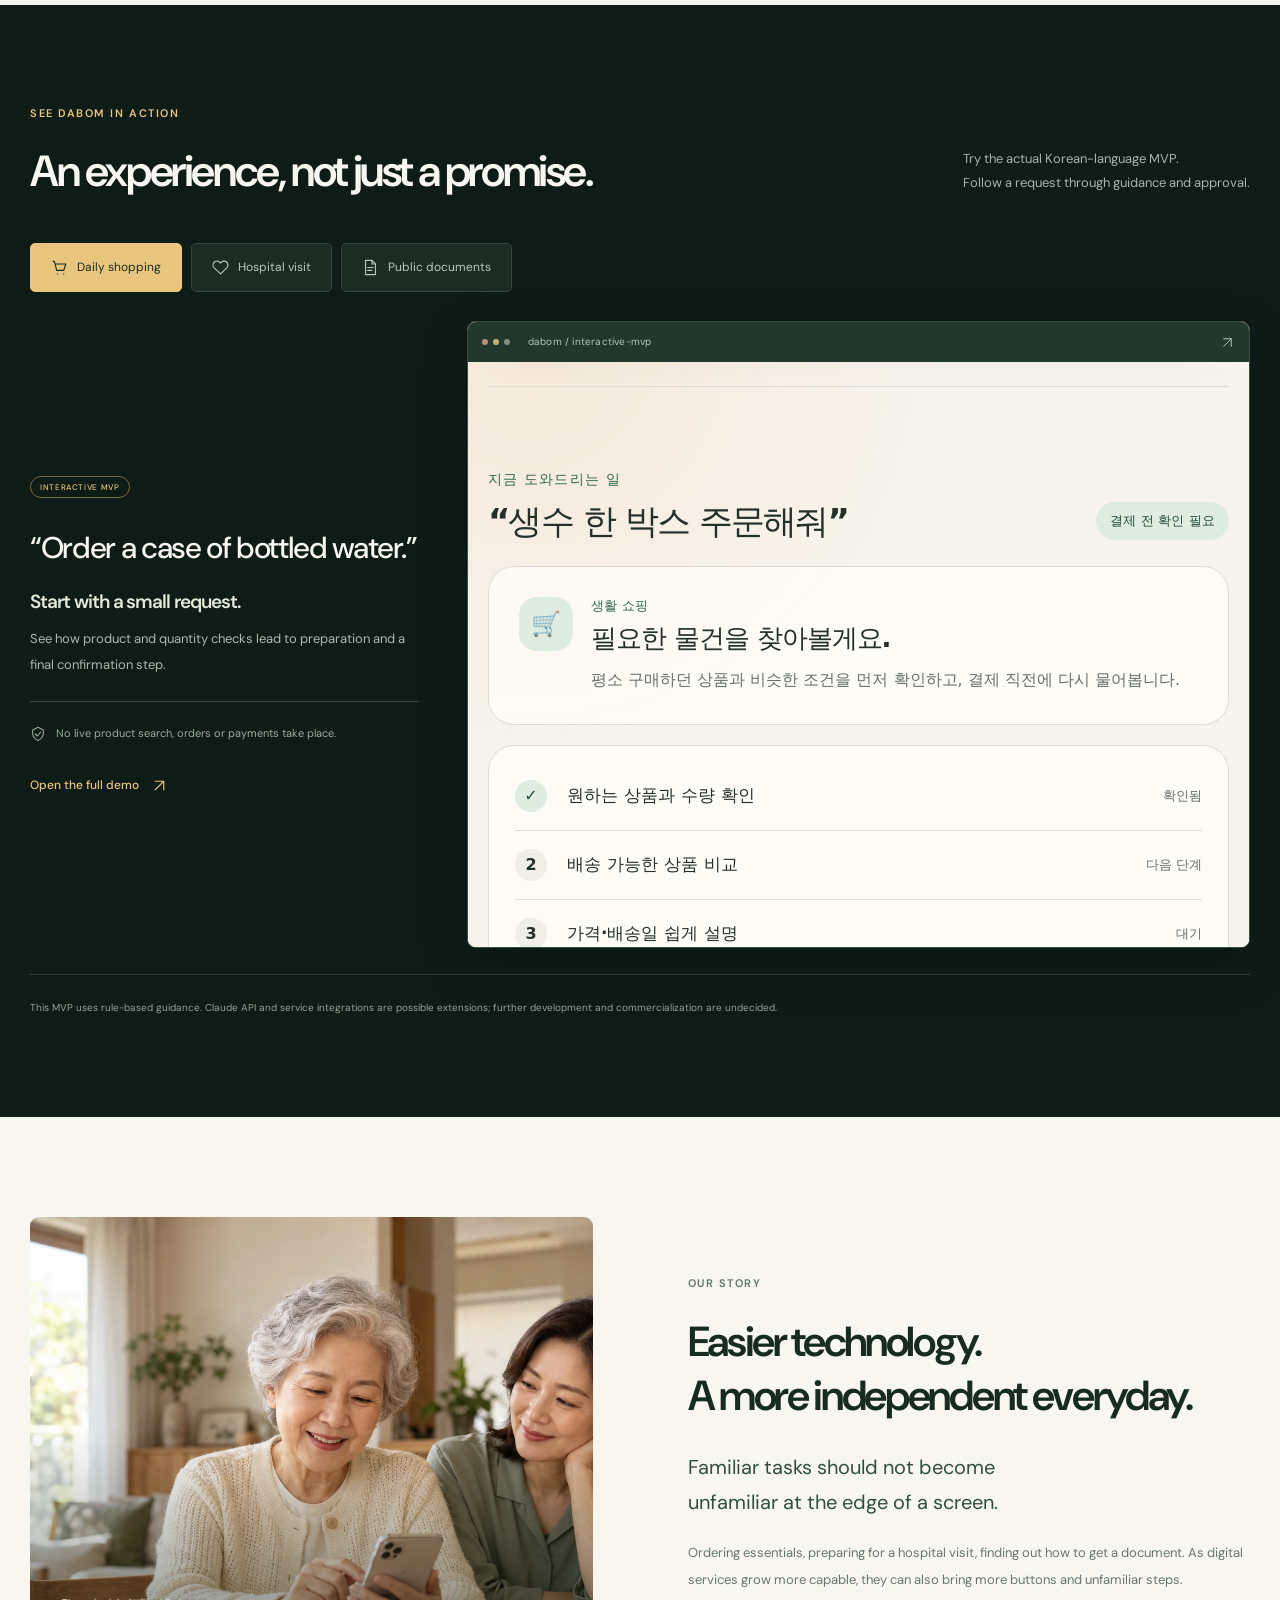
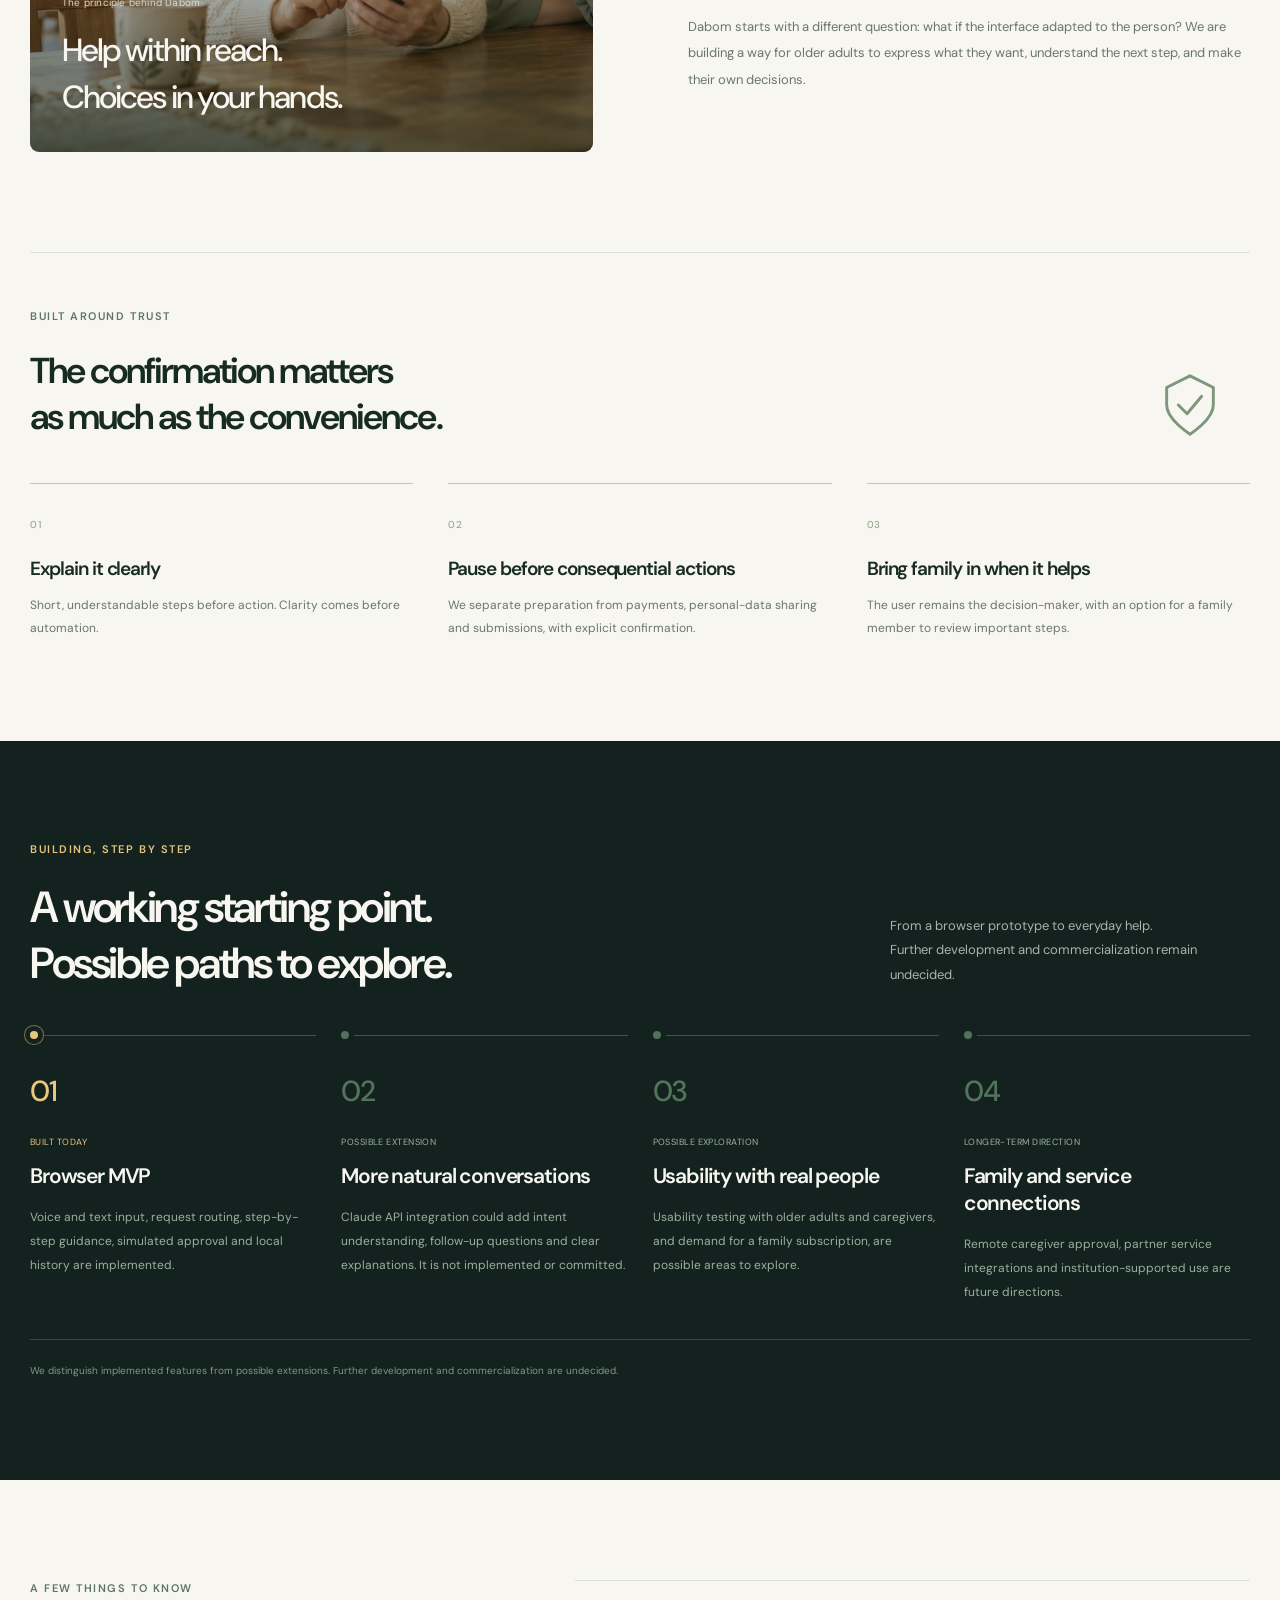
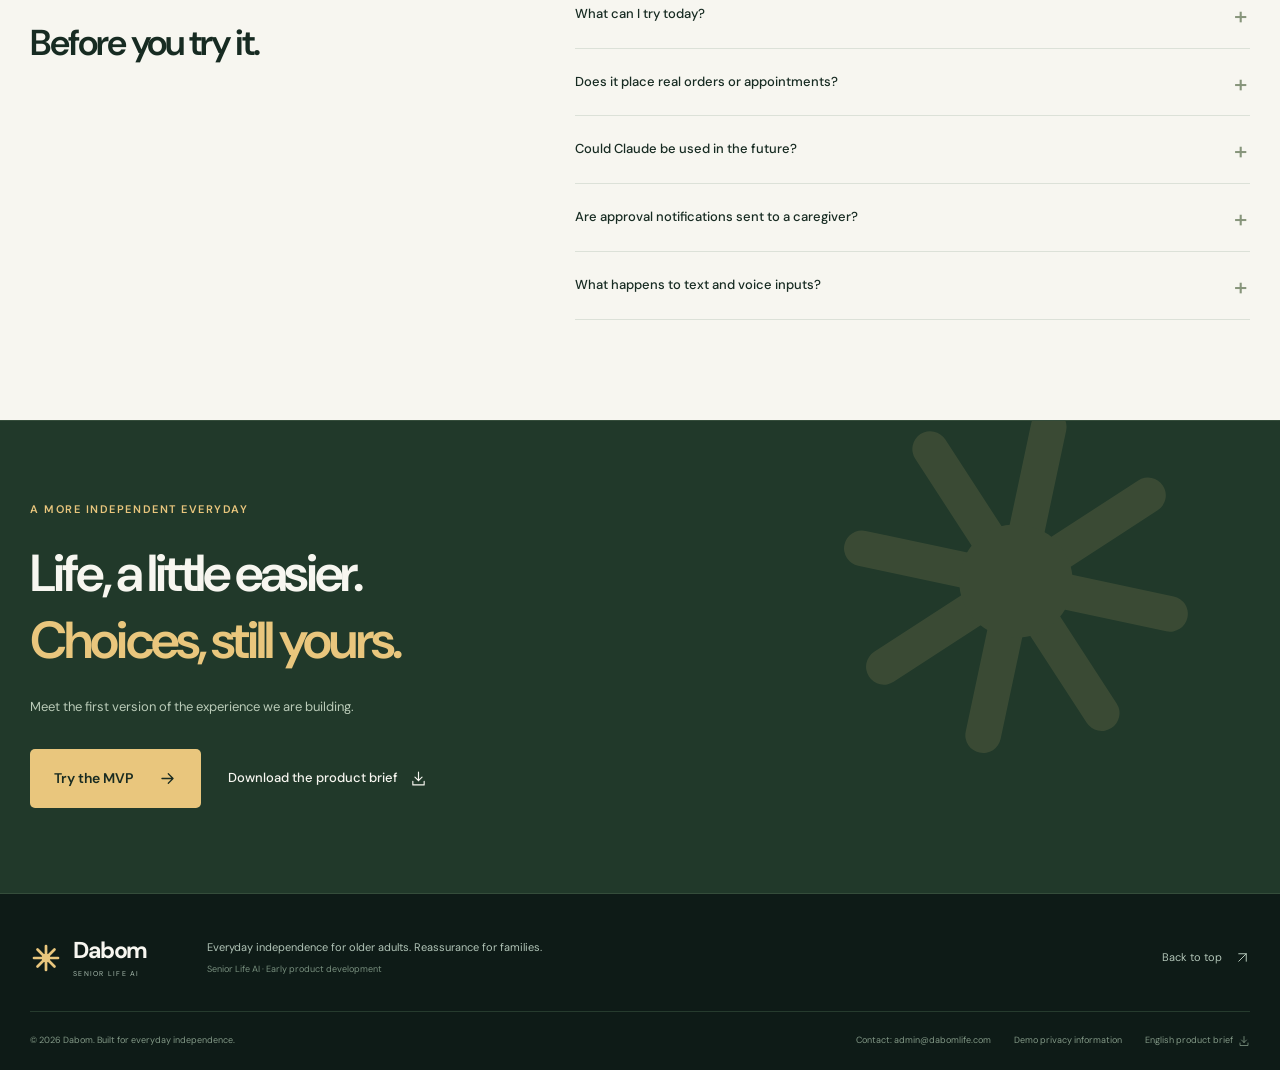
==== commit d43372c2: "Add company domain metadata and contact email" ====
--- a/index.html
+++ b/index.html
@@ -1,4 +1,4 @@
-<!doctype html><html lang="en"><head><meta charset="utf-8"><meta name="viewport" content="width=device-width, initial-scale=1"><meta name="theme-color" content="#13221e"><meta name="description" content="Dabom is building a Korean-language daily-life assistant for older adults and their families. Simple requests, clear steps, and explicit confirmation before consequential actions."><meta property="og:title" content="Dabom | A little help. A more independent everyday."><meta property="og:description" content="Dabom is building a Korean-language daily-life assistant for older adults and their families. Simple requests, clear steps, and explicit confirmation before consequential actions."><meta property="og:type" content="website"><meta property="og:image" content="https://rook2508.github.io/dabomlife/assets/dabom-family.webp"><title>Dabom | A little help. A more independent everyday.</title><link rel="icon" href="./assets/favicon.svg" type="image/svg+xml"><link rel="preconnect" href="https://fonts.googleapis.com"><link rel="preconnect" href="https://fonts.gstatic.com" crossorigin><link href="https://fonts.googleapis.com/css2?family=DM+Sans:wght@400;500;600;700&family=Noto+Sans+KR:wght@400;500;600;700;800;900&display=swap" rel="stylesheet"><link rel="stylesheet" href="./site.css"><script src="./site.js" defer></script></head><body><a class="skip" href="#main">Skip to content</a><header class="site-header"><div class="header-inner"><a class="brand" href="#" aria-label="Dabom home"><svg class="brand-mark" viewBox="0 0 40 40" aria-hidden="true"><path d="M20 5v30M5 20h30M9.4 9.4l21.2 21.2M9.4 30.6 30.6 9.4" fill="none" stroke="currentColor" stroke-width="3.4" stroke-linecap="round"/><circle cx="20" cy="20" r="5.4" fill="currentColor"/></svg><span><strong>Dabom</strong><small>SENIOR LIFE AI</small></span></a><button class="menu-toggle" type="button" aria-expanded="false" aria-controls="site-nav" aria-label="Open navigation"><svg class="icon " viewBox="0 0 24 24" fill="none" stroke="currentColor" stroke-width="1.6" stroke-linecap="round" stroke-linejoin="round" aria-hidden="true"><path d="M4 6h16M4 12h16M4 18h16"/></svg></button><nav id="site-nav" aria-label="Main navigation"><a href="#products">Product</a><a href="#tour">Live demo</a><a href="#story">Our story</a><a href="#roadmap">Roadmap</a></nav><div class="header-actions"><a class="language-link" href="./ko.html" lang="ko" aria-label="한국어로 읽기">KO</a><a class="button button-small" href="./demo/index.html">Try the MVP<svg class="icon " viewBox="0 0 24 24" fill="none" stroke="currentColor" stroke-width="1.6" stroke-linecap="round" stroke-linejoin="round" aria-hidden="true"><path d="M6 18 18 6M6 6h12v12"/></svg></a></div></div></header><main id="main">
+<!doctype html><html lang="en"><head><meta charset="utf-8"><meta name="viewport" content="width=device-width, initial-scale=1"><meta name="theme-color" content="#13221e"><meta name="description" content="Dabom is building a Korean-language daily-life assistant for older adults and their families. Simple requests, clear steps, and explicit confirmation before consequential actions."><meta property="og:title" content="Dabom | A little help. A more independent everyday."><meta property="og:description" content="Dabom is building a Korean-language daily-life assistant for older adults and their families. Simple requests, clear steps, and explicit confirmation before consequential actions."><meta property="og:type" content="website"><meta property="og:url" content="https://dabomlife.com/"><link rel="canonical" href="https://dabomlife.com/"><meta property="og:image" content="https://dabomlife.com/assets/dabom-family.webp"><title>Dabom | A little help. A more independent everyday.</title><link rel="icon" href="./assets/favicon.svg" type="image/svg+xml"><link rel="preconnect" href="https://fonts.googleapis.com"><link rel="preconnect" href="https://fonts.gstatic.com" crossorigin><link href="https://fonts.googleapis.com/css2?family=DM+Sans:wght@400;500;600;700&family=Noto+Sans+KR:wght@400;500;600;700;800;900&display=swap" rel="stylesheet"><link rel="stylesheet" href="./site.css"><script src="./site.js" defer></script></head><body><a class="skip" href="#main">Skip to content</a><header class="site-header"><div class="header-inner"><a class="brand" href="#" aria-label="Dabom home"><svg class="brand-mark" viewBox="0 0 40 40" aria-hidden="true"><path d="M20 5v30M5 20h30M9.4 9.4l21.2 21.2M9.4 30.6 30.6 9.4" fill="none" stroke="currentColor" stroke-width="3.4" stroke-linecap="round"/><circle cx="20" cy="20" r="5.4" fill="currentColor"/></svg><span><strong>Dabom</strong><small>SENIOR LIFE AI</small></span></a><button class="menu-toggle" type="button" aria-expanded="false" aria-controls="site-nav" aria-label="Open navigation"><svg class="icon " viewBox="0 0 24 24" fill="none" stroke="currentColor" stroke-width="1.6" stroke-linecap="round" stroke-linejoin="round" aria-hidden="true"><path d="M4 6h16M4 12h16M4 18h16"/></svg></button><nav id="site-nav" aria-label="Main navigation"><a href="#products">Product</a><a href="#tour">Live demo</a><a href="#story">Our story</a><a href="#roadmap">Roadmap</a></nav><div class="header-actions"><a class="language-link" href="./ko.html" lang="ko" aria-label="한국어로 읽기">KO</a><a class="button button-small" href="./demo/index.html">Try the MVP<svg class="icon " viewBox="0 0 24 24" fill="none" stroke="currentColor" stroke-width="1.6" stroke-linecap="round" stroke-linejoin="round" aria-hidden="true"><path d="M6 18 18 6M6 6h12v12"/></svg></a></div></div></header><main id="main">
     <section class="hero section-dark"><div class="hero-inner"><div class="hero-copy"><div class="eyebrow"><span class="live-dot"></span>A daily-life assistant for older adults & families</div><h1>A little help.<br><em>A bigger everyday.</em></h1><p class="hero-body">Say what you need, instead of learning another app.<br>Dabom turns everyday tasks into clear, manageable steps,<br>with your choices at the center.</p><div class="actions"><a class="button" href="#tour">Experience Dabom<svg class="icon " viewBox="0 0 24 24" fill="none" stroke="currentColor" stroke-width="1.6" stroke-linecap="round" stroke-linejoin="round" aria-hidden="true"><path d="M5 12h14m-6-6 6 6-6 6"/></svg></a><a class="text-link" href="#products">Explore the product<svg class="icon " viewBox="0 0 24 24" fill="none" stroke="currentColor" stroke-width="1.6" stroke-linecap="round" stroke-linejoin="round" aria-hidden="true"><path d="M6 18 18 6M6 6h12v12"/></svg></a></div><p class="hero-note"><svg class="icon " viewBox="0 0 24 24" fill="none" stroke="currentColor" stroke-width="1.6" stroke-linecap="round" stroke-linejoin="round" aria-hidden="true"><path d="m5 12 4 4L19 6"/></svg>Interactive browser MVP available</p></div><div class="hero-media"><img src="./assets/dabom-family.webp" alt="An illustrative brand image of an older Korean woman using a smartphone beside her adult daughter" width="1536" height="1024" fetchpriority="high"><div class="request-card"><span class="request-icon"><svg class="icon " viewBox="0 0 24 24" fill="none" stroke="currentColor" stroke-width="1.6" stroke-linecap="round" stroke-linejoin="round" aria-hidden="true"><rect x="9" y="3" width="6" height="12" rx="3"/><path d="M5 11a7 7 0 0 0 14 0M12 18v3m-4 0h8"/></svg></span><div><strong>“I’d like to order some bottled water.”</strong><small>A simple request. A clearer next step.</small></div><div class="wave" aria-hidden="true"><i></i><i></i><i></i><i></i><i></i></div></div><span class="image-caption">AI-generated illustrative brand image</span></div></div><div class="signal-row"><div><span class="signal-index">01</span><p><strong>5 everyday request types</strong><small>Shopping · food · visits · documents · message checks</small></p></div><div><span class="signal-index">02</span><p><strong>3 ways to get started</strong><small>Voice · text · large example buttons</small></p></div><div><span class="signal-index">03</span><p><strong>Confirm before proceeding</strong><small>Important decisions stay with you and your family</small></p></div></div></section>
     <section class="products section-light section" id="products"><div class="section-heading"><div><p class="eyebrow">WHAT WE BUILD</p><h2>Technology in the background.<br>Life on your terms.</h2></div><p>We start with an experience people can<br>understand and use, then build from there.</p></div><div class="product-grid"><article class="product-card"><div class="product-top"><div class="product-icon green"><svg class="icon " viewBox="0 0 24 24" fill="none" stroke="currentColor" stroke-width="1.6" stroke-linecap="round" stroke-linejoin="round" aria-hidden="true"><rect x="9" y="3" width="6" height="12" rx="3"/><path d="M5 11a7 7 0 0 0 14 0M12 18v3m-4 0h8"/></svg></div><span class="tag">AVAILABLE MVP</span></div><h3>Daily help, in your own words</h3><p>Instead of navigating different apps and tiny buttons, describe what you need in Korean. The MVP routes the request and shows the steps to prepare.</p><ul><li><svg class="icon " viewBox="0 0 24 24" fill="none" stroke="currentColor" stroke-width="1.6" stroke-linecap="round" stroke-linejoin="round" aria-hidden="true"><path d="m5 12 4 4L19 6"/></svg>Rule-based request routing and guidance</li><li><svg class="icon " viewBox="0 0 24 24" fill="none" stroke="currentColor" stroke-width="1.6" stroke-linecap="round" stroke-linejoin="round" aria-hidden="true"><path d="m5 12 4 4L19 6"/></svg>Large text and responsive screens</li></ul><a href="./demo/index.html">Try the daily assistant<svg class="icon " viewBox="0 0 24 24" fill="none" stroke="currentColor" stroke-width="1.6" stroke-linecap="round" stroke-linejoin="round" aria-hidden="true"><path d="M6 18 18 6M6 6h12v12"/></svg></a></article><article class="product-card"><div class="product-top"><div class="product-icon gold"><svg class="icon " viewBox="0 0 24 24" fill="none" stroke="currentColor" stroke-width="1.6" stroke-linecap="round" stroke-linejoin="round" aria-hidden="true"><circle cx="9" cy="7" r="3"/><path d="M3 21v-3a6 6 0 0 1 12 0v3m2-17a3 3 0 0 1 0 6m1 4a5 5 0 0 1 3 4v3"/></svg></div><span class="tag">APPROVAL FLOW DEMO</span></div><h3>A moment to review together</h3><p>Your choices remain yours. Explore a flow where you can confirm a task yourself or invite a family member to review a consequential step.</p><ul><li><svg class="icon " viewBox="0 0 24 24" fill="none" stroke="currentColor" stroke-width="1.6" stroke-linecap="round" stroke-linejoin="round" aria-hidden="true"><path d="m5 12 4 4L19 6"/></svg>Request, approve and reject simulations</li><li><svg class="icon " viewBox="0 0 24 24" fill="none" stroke="currentColor" stroke-width="1.6" stroke-linecap="round" stroke-linejoin="round" aria-hidden="true"><path d="m5 12 4 4L19 6"/></svg>Roles demonstrated in one browser</li></ul><a href="./demo/index.html?request=shopping">Explore the approval flow<svg class="icon " viewBox="0 0 24 24" fill="none" stroke="currentColor" stroke-width="1.6" stroke-linecap="round" stroke-linejoin="round" aria-hidden="true"><path d="M6 18 18 6M6 6h12v12"/></svg></a></article><article class="product-card"><div class="product-top"><div class="product-icon sage"><svg class="icon " viewBox="0 0 24 24" fill="none" stroke="currentColor" stroke-width="1.6" stroke-linecap="round" stroke-linejoin="round" aria-hidden="true"><path d="m12 2 8 4v6c0 5-8 10-8 10S4 17 4 12V6Z"/><path d="m8 12 3 3 5-6"/></svg></div><span class="tag">PRODUCT PRINCIPLE</span></div><h3>Preparation before execution</h3><p>An AI suggestion should not become a payment or submission on its own. We are designing a clear pause for understanding and explicit confirmation.</p><ul><li><svg class="icon " viewBox="0 0 24 24" fill="none" stroke="currentColor" stroke-width="1.6" stroke-linecap="round" stroke-linejoin="round" aria-hidden="true"><path d="m5 12 4 4L19 6"/></svg>Confirmation before sensitive actions</li><li><svg class="icon " viewBox="0 0 24 24" fill="none" stroke="currentColor" stroke-width="1.6" stroke-linecap="round" stroke-linejoin="round" aria-hidden="true"><path d="m5 12 4 4L19 6"/></svg>No real transactions in this MVP</li></ul><a href="#principles">Read our principles<svg class="icon " viewBox="0 0 24 24" fill="none" stroke="currentColor" stroke-width="1.6" stroke-linecap="round" stroke-linejoin="round" aria-hidden="true"><path d="M6 18 18 6M6 6h12v12"/></svg></a></article></div></section>
     <section class="tour section-dark section" id="tour"><div class="section-heading"><div><p class="eyebrow">SEE DABOM IN ACTION</p><h2>An experience, not just a promise.</h2></div><p>Try the actual Korean-language MVP.<br>Follow a request through guidance and approval.</p></div><div class="tour-tabs" role="tablist" aria-label="Choose an everyday demo scenario"><button type="button" id="tab-shopping" role="tab" aria-selected="true" aria-controls="tour-panel" tabindex="0" data-tour="shopping" data-quote="“Order a case of bottled water.”" data-title="Start with a small request." data-body="See how product and quantity checks lead to preparation and a final confirmation step." data-note="No live product search, orders or payments take place."><svg class="icon " viewBox="0 0 24 24" fill="none" stroke="currentColor" stroke-width="1.6" stroke-linecap="round" stroke-linejoin="round" aria-hidden="true"><path d="m3 3 2 1 3 12h10l3-9H6M9 21h.01M18 21h.01"/></svg>Daily shopping</button><button type="button" id="tab-hospital" role="tab" aria-selected="false" aria-controls="tour-panel" tabindex="-1" data-tour="hospital" data-quote="“I’d like to visit an orthopedist tomorrow.”" data-title="One clear step at a time." data-body="Explore the preparation flow for a specialty, preferred time and confirmation before booking." data-note="No live hospital search or appointment is made."><svg class="icon " viewBox="0 0 24 24" fill="none" stroke="currentColor" stroke-width="1.6" stroke-linecap="round" stroke-linejoin="round" aria-hidden="true"><path d="M20.8 4.6a5.5 5.5 0 0 0-7.8 0L12 5.7l-1.1-1.1a5.5 5.5 0 0 0-7.8 7.8L12 21l8.8-8.6a5.5 5.5 0 0 0 0-7.8Z"/></svg>Hospital visit</button><button type="button" id="tab-government" role="tab" aria-selected="false" aria-controls="tour-panel" tabindex="-1" data-tour="government" data-quote="“I need a resident registration document.”" data-title="Make unfamiliar steps clearer." data-body="See how the MVP outlines preparation and a confirmation step before identity verification." data-note="No identity verification or official submission takes place."><svg class="icon " viewBox="0 0 24 24" fill="none" stroke="currentColor" stroke-width="1.6" stroke-linecap="round" stroke-linejoin="round" aria-hidden="true"><path d="M14 2H5v20h14V7Zm0 0v5h5M8 12h8m-8 4h6"/></svg>Public documents</button></div><div class="tour-panel" id="tour-panel" role="tabpanel" aria-labelledby="tab-shopping"><div class="tour-description" aria-live="polite"><span class="tag tag-gold">INTERACTIVE MVP</span><blockquote id="tour-quote">“Order a case of bottled water.”</blockquote><h3 id="tour-title">Start with a small request.</h3><p id="tour-body">See how product and quantity checks lead to preparation and a final confirmation step.</p><div class="tour-boundary"><svg class="icon " viewBox="0 0 24 24" fill="none" stroke="currentColor" stroke-width="1.6" stroke-linecap="round" stroke-linejoin="round" aria-hidden="true"><path d="m12 2 8 4v6c0 5-8 10-8 10S4 17 4 12V6Z"/><path d="m8 12 3 3 5-6"/></svg><p id="tour-note">No live product search, orders or payments take place.</p></div><a class="text-link" id="tour-open" href="./demo/index.html?request=shopping" target="_blank" rel="noopener">Open the full demo<svg class="icon " viewBox="0 0 24 24" fill="none" stroke="currentColor" stroke-width="1.6" stroke-linecap="round" stroke-linejoin="round" aria-hidden="true"><path d="M6 18 18 6M6 6h12v12"/></svg></a></div><div class="browser-frame"><div class="browser-bar"><span class="window-dots" aria-hidden="true"><i></i><i></i><i></i></span><span>dabom / interactive-mvp</span><a href="./demo/index.html" target="_blank" rel="noopener" aria-label="Open the full demo"><svg class="icon " viewBox="0 0 24 24" fill="none" stroke="currentColor" stroke-width="1.6" stroke-linecap="round" stroke-linejoin="round" aria-hidden="true"><path d="M6 18 18 6M6 6h12v12"/></svg></a></div><iframe id="demo-frame" title="Dabom interactive Korean-language browser MVP" src="./demo/index.html?request=shopping" loading="lazy"></iframe></div></div><p class="tour-caption">This MVP uses rule-based guidance. Claude API and service integrations are possible extensions; further development and commercialization are undecided.</p></section>
@@ -7,4 +7,4 @@
     <section class="roadmap section-dark section" id="roadmap"><div class="section-heading"><div><p class="eyebrow">BUILDING, STEP BY STEP</p><h2>A working starting point.<br>Possible paths to explore.</h2></div><p>From a browser prototype to everyday help.<br>Further development and commercialization remain undecided.</p></div><div class="timeline"><article class="milestone current"><span class="milestone-number">01</span><div><span class="milestone-status">BUILT TODAY</span><h3>Browser MVP</h3><p>Voice and text input, request routing, step-by-step guidance, simulated approval and local history are implemented.</p></div></article><article class="milestone next"><span class="milestone-number">02</span><div><span class="milestone-status">POSSIBLE EXTENSION</span><h3>More natural conversations</h3><p>Claude API integration could add intent understanding, follow-up questions and clear explanations. It is not implemented or committed.</p></div></article><article class="milestone planned"><span class="milestone-number">03</span><div><span class="milestone-status">POSSIBLE EXPLORATION</span><h3>Usability with real people</h3><p>Usability testing with older adults and caregivers, and demand for a family subscription, are possible areas to explore.</p></div></article><article class="milestone planned"><span class="milestone-number">04</span><div><span class="milestone-status">LONGER-TERM DIRECTION</span><h3>Family and service connections</h3><p>Remote caregiver approval, partner service integrations and institution-supported use are future directions.</p></div></article></div><p class="build-note">We distinguish implemented features from possible extensions. Further development and commercialization are undecided.</p></section>
     <section class="faq section-light section" id="faq"><div><p class="eyebrow">A FEW THINGS TO KNOW</p><h2>Before you try it.</h2></div><div class="faq-list"><details><summary>What can I try today?<span aria-hidden="true">+</span></summary><p>The Korean-language browser MVP includes voice/text input, rule-based daily-request routing, step-by-step guidance, simulated self/caregiver approval, local history, large text and mobile screens.</p></details><details><summary>Does it place real orders or appointments?<span aria-hidden="true">+</span></summary><p>No. The current MVP demonstrates preparation and confirmation. It does not search live services, place orders, take payments, book appointments, verify identity or submit public documents.</p></details><details><summary>Could Claude be used in the future?<span aria-hidden="true">+</span></summary><p>The current demo uses predefined keywords and guidance. Claude API integration is a possible extension for intent understanding and clearer explanations, but further development is undecided.</p></details><details><summary>Are approval notifications sent to a caregiver?<span aria-hidden="true">+</span></summary><p>Not yet. Request, approval and rejection roles are simulated within the same browser. Remote caregiver accounts and actual notifications are possible future extensions.</p></details><details><summary>What happens to text and voice inputs?<span aria-hidden="true">+</span></summary><p>Demo history is stored locally in your browser and can be deleted there. Please use sample requests instead of sensitive information. Voice input uses supported browsers’ speech recognition and follows the browser provider’s processing policy.</p></details></div></section>
     <section class="closing section-dark"><div class="closing-decoration" aria-hidden="true"><svg class="brand-mark" viewBox="0 0 40 40" aria-hidden="true"><path d="M20 5v30M5 20h30M9.4 9.4l21.2 21.2M9.4 30.6 30.6 9.4" fill="none" stroke="currentColor" stroke-width="3.4" stroke-linecap="round"/><circle cx="20" cy="20" r="5.4" fill="currentColor"/></svg></div><p class="eyebrow">A MORE INDEPENDENT EVERYDAY</p><h2>Life, a little easier.<br><em>Choices, still yours.</em></h2><p>Meet the first version of the experience we are building.</p><div class="actions"><a class="button" href="./demo/index.html">Try the MVP<svg class="icon " viewBox="0 0 24 24" fill="none" stroke="currentColor" stroke-width="1.6" stroke-linecap="round" stroke-linejoin="round" aria-hidden="true"><path d="M5 12h14m-6-6 6 6-6 6"/></svg></a><a class="text-link" href="./product-brief.txt" download>Download the product brief<svg class="icon " viewBox="0 0 24 24" fill="none" stroke="currentColor" stroke-width="1.6" stroke-linecap="round" stroke-linejoin="round" aria-hidden="true"><path d="M12 3v12m-5-5 5 5 5-5M4 16v5h16v-5"/></svg></a></div></section>
-  </main><footer class="site-footer"><div class="footer-main"><a class="brand" href="./en.html"><svg class="brand-mark" viewBox="0 0 40 40" aria-hidden="true"><path d="M20 5v30M5 20h30M9.4 9.4l21.2 21.2M9.4 30.6 30.6 9.4" fill="none" stroke="currentColor" stroke-width="3.4" stroke-linecap="round"/><circle cx="20" cy="20" r="5.4" fill="currentColor"/></svg><span><strong>Dabom</strong><small>SENIOR LIFE AI</small></span></a><p>Everyday independence for older adults. Reassurance for families.<br><small>Senior Life AI · Early product development</small></p><a class="back-top" href="#">Back to top<svg class="icon " viewBox="0 0 24 24" fill="none" stroke="currentColor" stroke-width="1.6" stroke-linecap="round" stroke-linejoin="round" aria-hidden="true"><path d="M6 18 18 6M6 6h12v12"/></svg></a></div><div class="footer-bottom"><span>© 2026 Dabom. Built for everyday independence.</span><div><a href="./privacy-en.html">Demo privacy information</a><a href="./product-brief.txt" download>English product brief<svg class="icon " viewBox="0 0 24 24" fill="none" stroke="currentColor" stroke-width="1.6" stroke-linecap="round" stroke-linejoin="round" aria-hidden="true"><path d="M12 3v12m-5-5 5 5 5-5M4 16v5h16v-5"/></svg></a></div></div></footer></body></html>+  </main><footer class="site-footer"><div class="footer-main"><a class="brand" href="./en.html"><svg class="brand-mark" viewBox="0 0 40 40" aria-hidden="true"><path d="M20 5v30M5 20h30M9.4 9.4l21.2 21.2M9.4 30.6 30.6 9.4" fill="none" stroke="currentColor" stroke-width="3.4" stroke-linecap="round"/><circle cx="20" cy="20" r="5.4" fill="currentColor"/></svg><span><strong>Dabom</strong><small>SENIOR LIFE AI</small></span></a><p>Everyday independence for older adults. Reassurance for families.<br><small>Senior Life AI · Early product development</small></p><a class="back-top" href="#">Back to top<svg class="icon " viewBox="0 0 24 24" fill="none" stroke="currentColor" stroke-width="1.6" stroke-linecap="round" stroke-linejoin="round" aria-hidden="true"><path d="M6 18 18 6M6 6h12v12"/></svg></a></div><div class="footer-bottom"><span>© 2026 Dabom. Built for everyday independence.</span><div><a href="mailto:admin@dabomlife.com">Contact: admin@dabomlife.com</a><a href="./privacy-en.html">Demo privacy information</a><a href="./product-brief.txt" download>English product brief<svg class="icon " viewBox="0 0 24 24" fill="none" stroke="currentColor" stroke-width="1.6" stroke-linecap="round" stroke-linejoin="round" aria-hidden="true"><path d="M12 3v12m-5-5 5 5 5-5M4 16v5h16v-5"/></svg></a></div></div></footer></body></html>
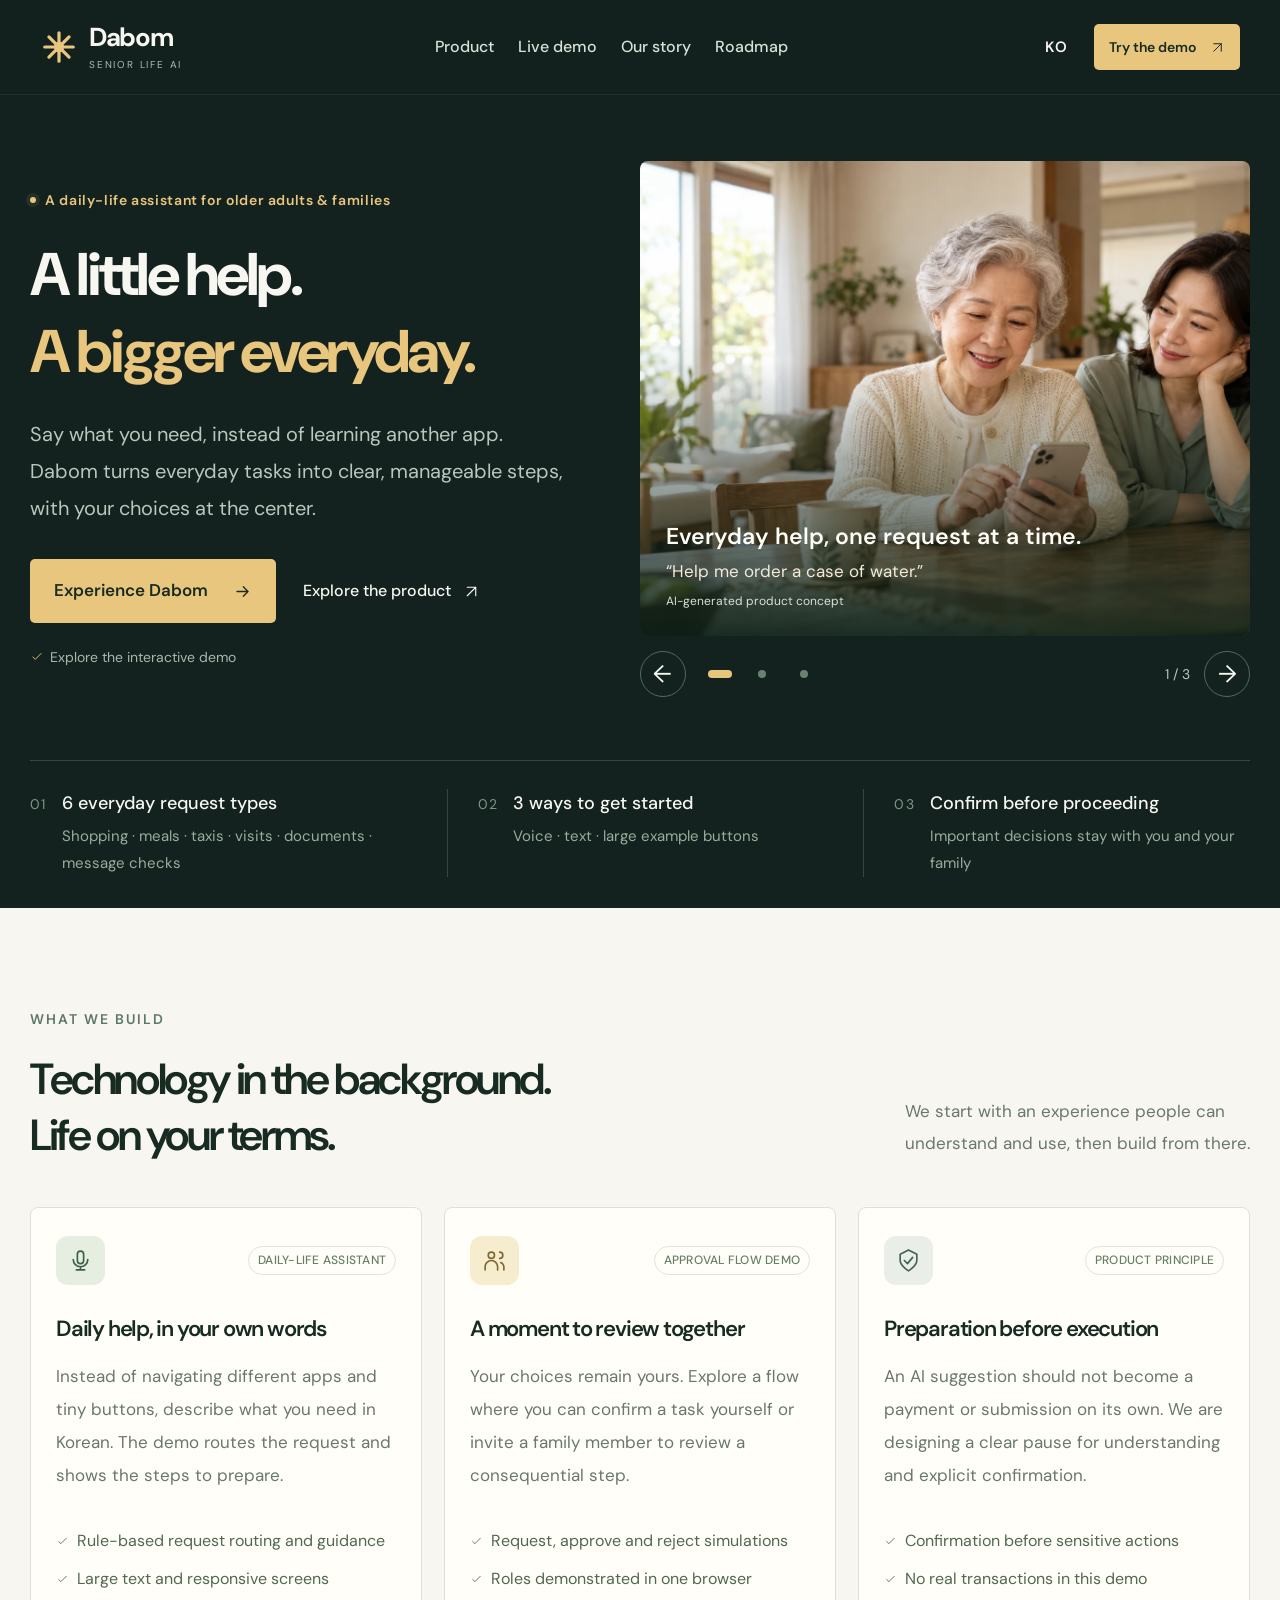
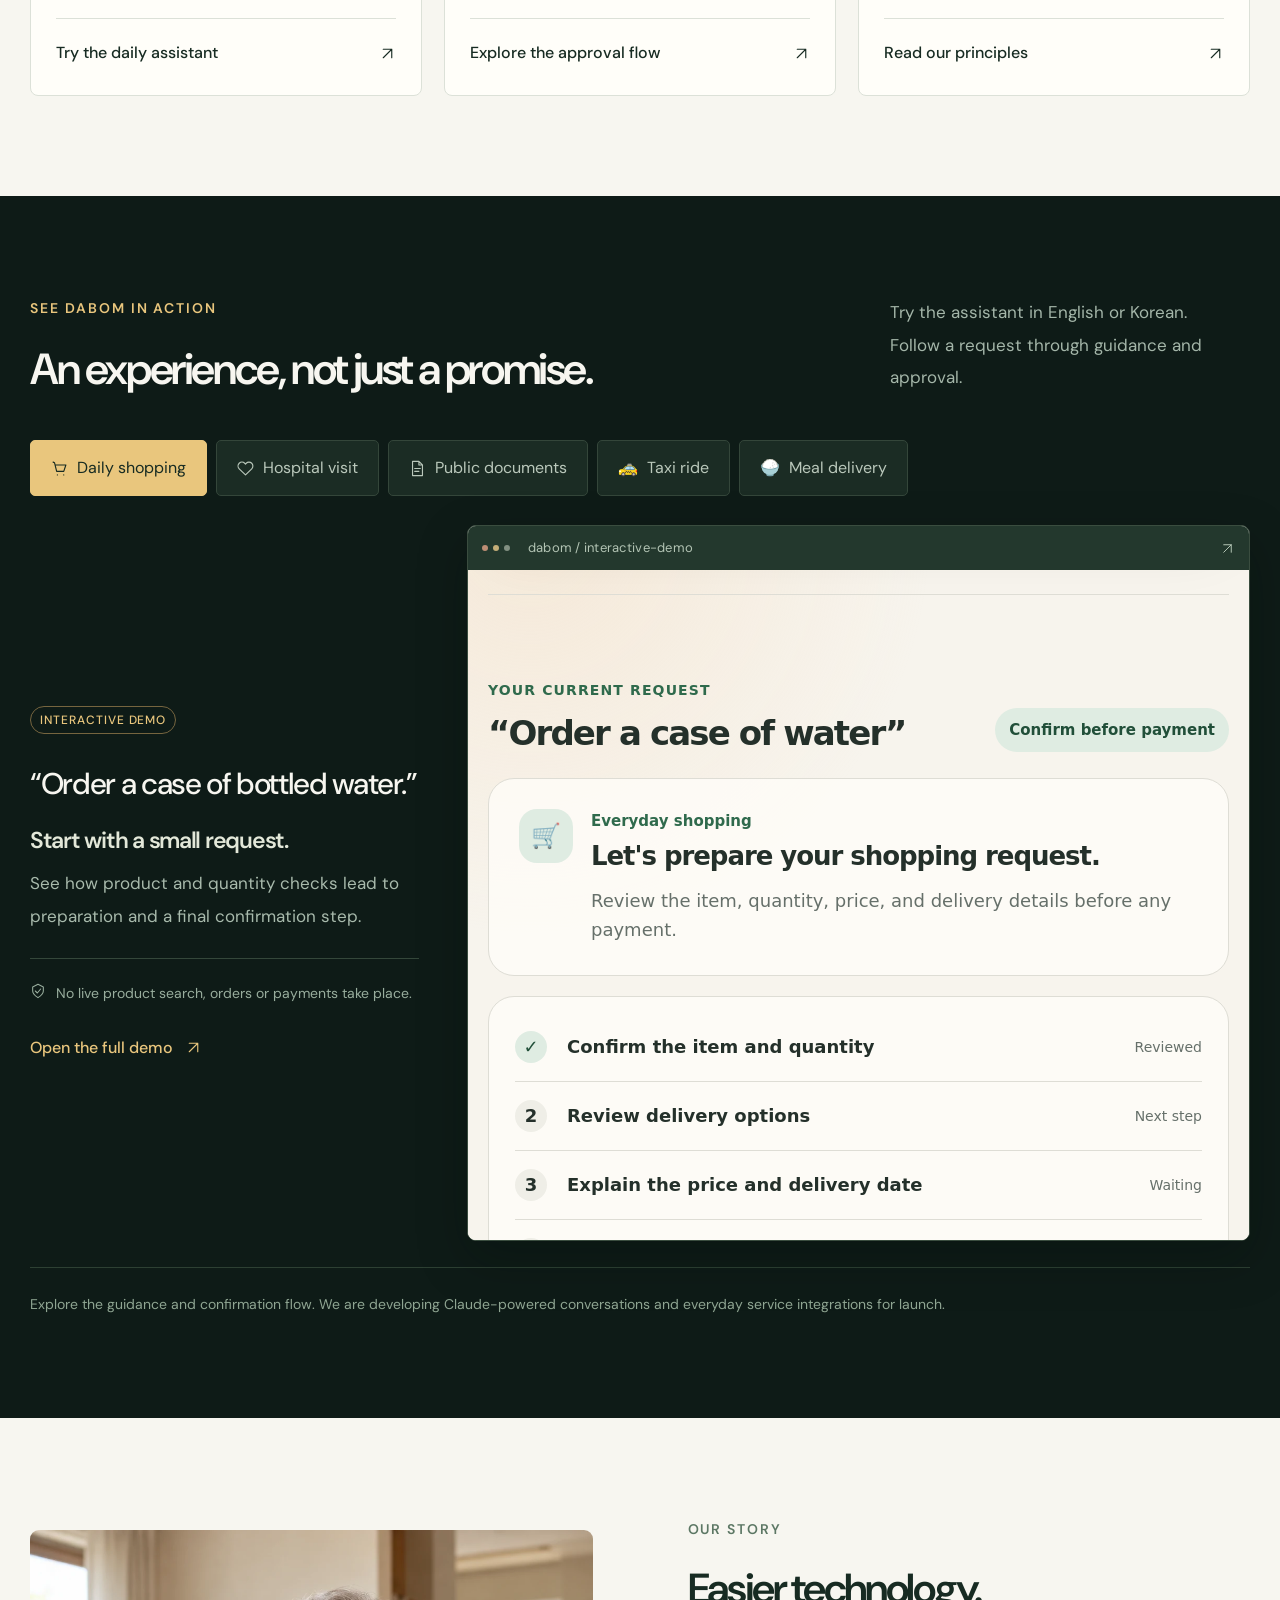
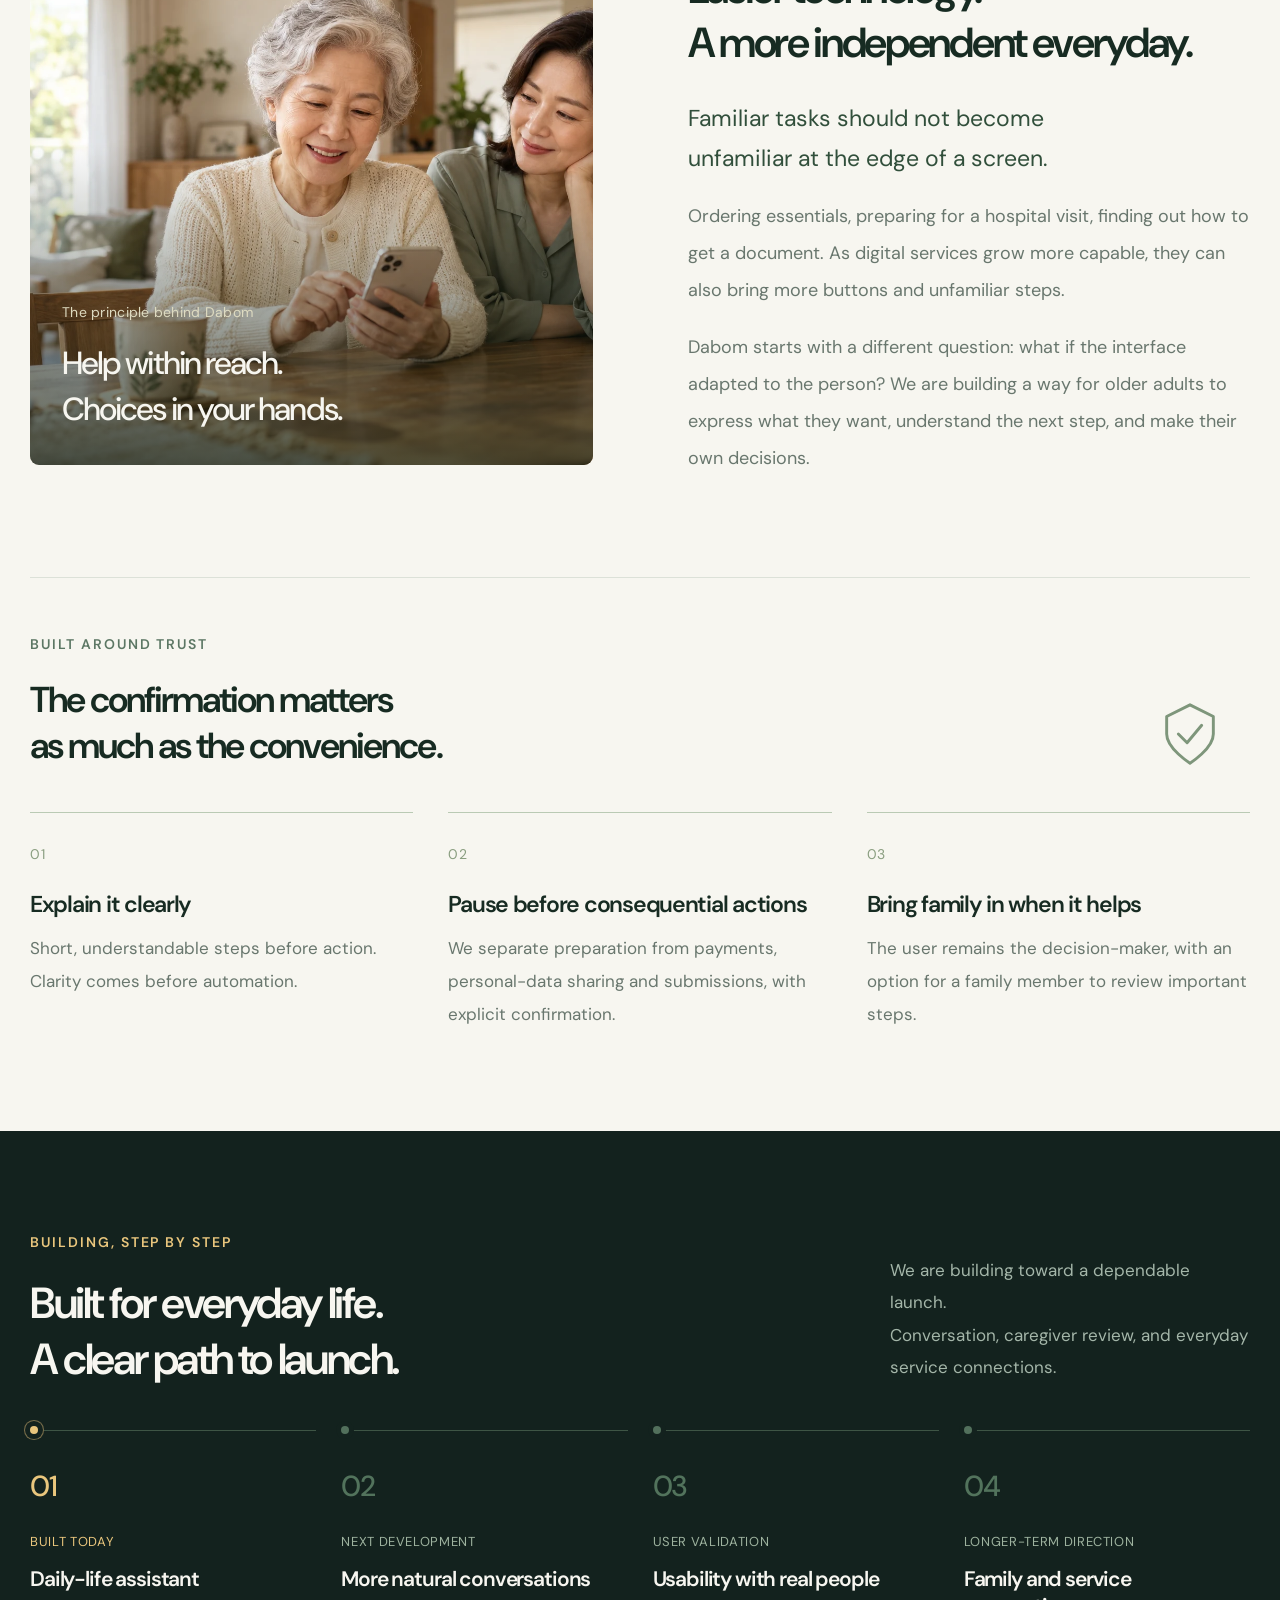
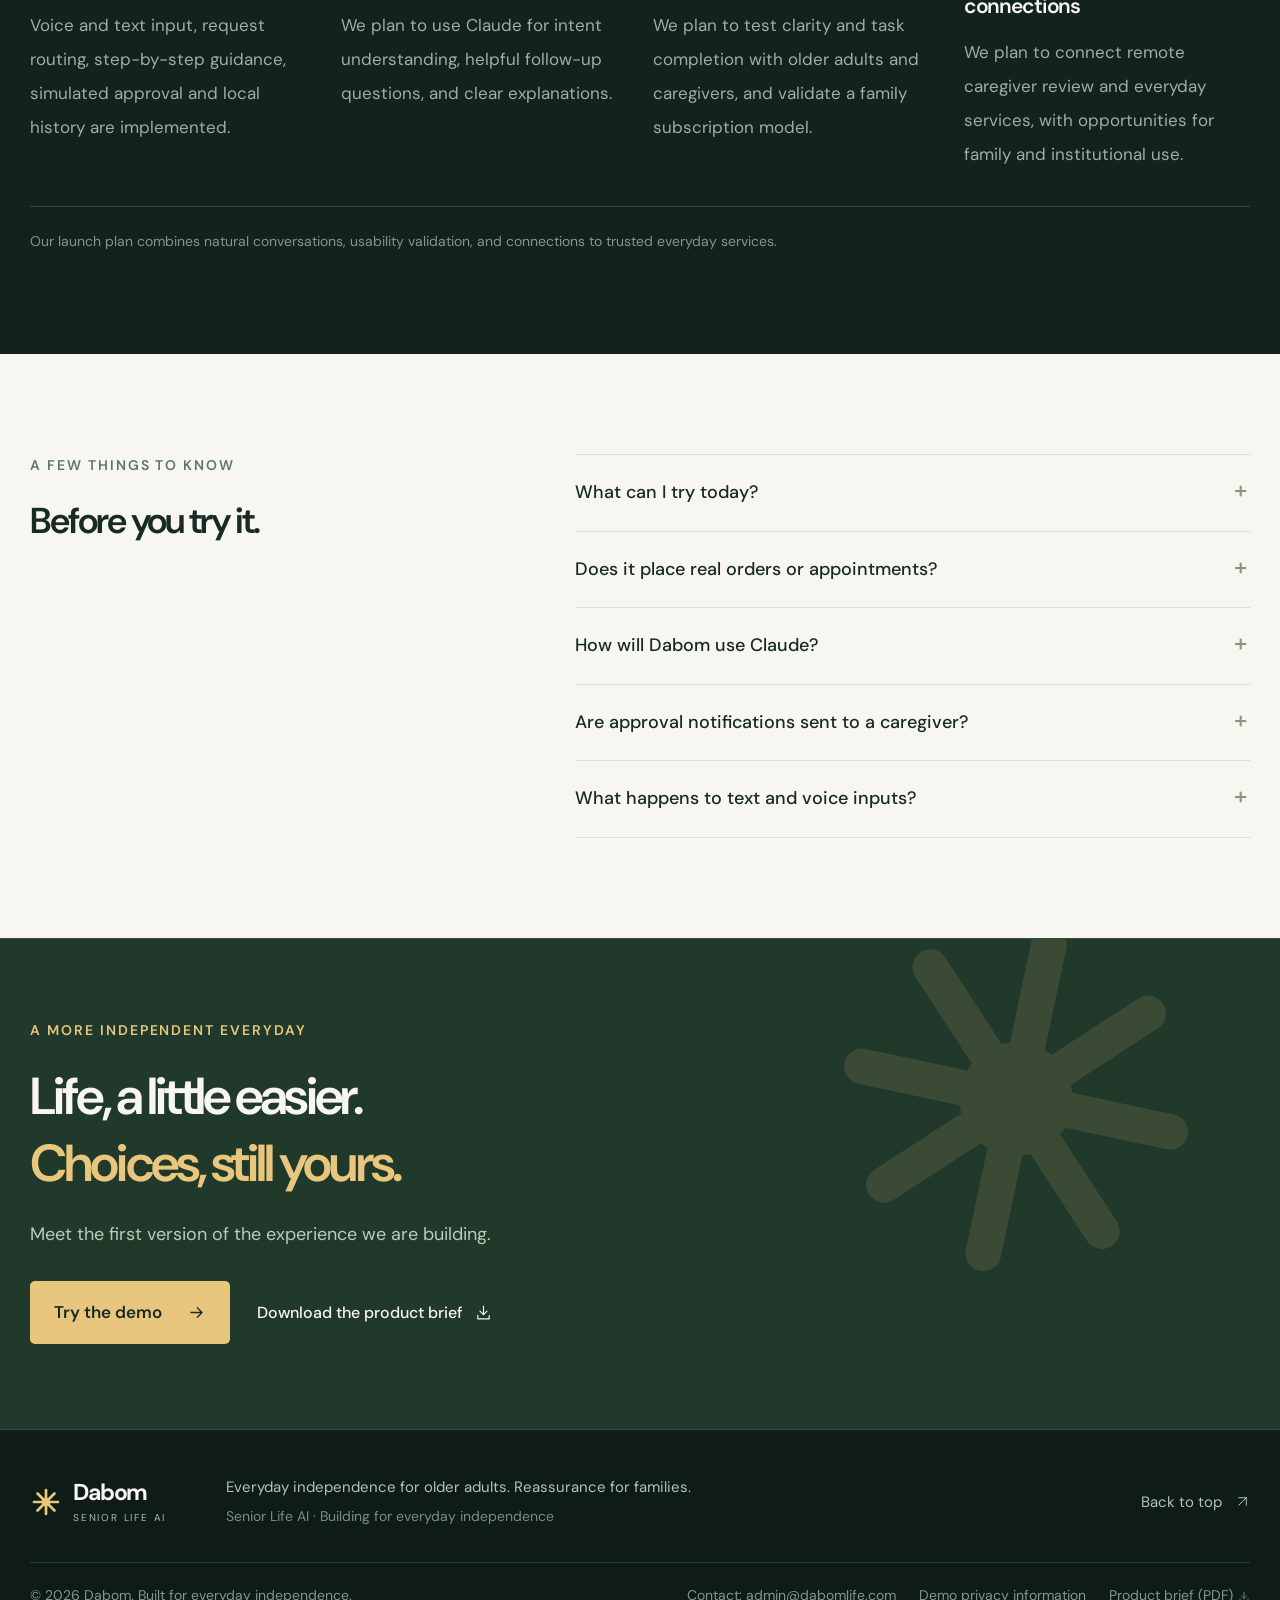
==== commit af564a0f: "Upgrade Dabom launch website, bilingual demos, and product brief" ====
--- a/index.html
+++ b/index.html
@@ -1,10 +1,10 @@
-<!doctype html><html lang="en"><head><meta charset="utf-8"><meta name="viewport" content="width=device-width, initial-scale=1"><meta name="theme-color" content="#13221e"><meta name="description" content="Dabom is building a Korean-language daily-life assistant for older adults and their families. Simple requests, clear steps, and explicit confirmation before consequential actions."><meta property="og:title" content="Dabom | A little help. A more independent everyday."><meta property="og:description" content="Dabom is building a Korean-language daily-life assistant for older adults and their families. Simple requests, clear steps, and explicit confirmation before consequential actions."><meta property="og:type" content="website"><meta property="og:url" content="https://dabomlife.com/"><link rel="canonical" href="https://dabomlife.com/"><meta property="og:image" content="https://dabomlife.com/assets/dabom-family.webp"><title>Dabom | A little help. A more independent everyday.</title><link rel="icon" href="./assets/favicon.svg" type="image/svg+xml"><link rel="preconnect" href="https://fonts.googleapis.com"><link rel="preconnect" href="https://fonts.gstatic.com" crossorigin><link href="https://fonts.googleapis.com/css2?family=DM+Sans:wght@400;500;600;700&family=Noto+Sans+KR:wght@400;500;600;700;800;900&display=swap" rel="stylesheet"><link rel="stylesheet" href="./site.css"><script src="./site.js" defer></script></head><body><a class="skip" href="#main">Skip to content</a><header class="site-header"><div class="header-inner"><a class="brand" href="#" aria-label="Dabom home"><svg class="brand-mark" viewBox="0 0 40 40" aria-hidden="true"><path d="M20 5v30M5 20h30M9.4 9.4l21.2 21.2M9.4 30.6 30.6 9.4" fill="none" stroke="currentColor" stroke-width="3.4" stroke-linecap="round"/><circle cx="20" cy="20" r="5.4" fill="currentColor"/></svg><span><strong>Dabom</strong><small>SENIOR LIFE AI</small></span></a><button class="menu-toggle" type="button" aria-expanded="false" aria-controls="site-nav" aria-label="Open navigation"><svg class="icon " viewBox="0 0 24 24" fill="none" stroke="currentColor" stroke-width="1.6" stroke-linecap="round" stroke-linejoin="round" aria-hidden="true"><path d="M4 6h16M4 12h16M4 18h16"/></svg></button><nav id="site-nav" aria-label="Main navigation"><a href="#products">Product</a><a href="#tour">Live demo</a><a href="#story">Our story</a><a href="#roadmap">Roadmap</a></nav><div class="header-actions"><a class="language-link" href="./ko.html" lang="ko" aria-label="한국어로 읽기">KO</a><a class="button button-small" href="./demo/index.html">Try the MVP<svg class="icon " viewBox="0 0 24 24" fill="none" stroke="currentColor" stroke-width="1.6" stroke-linecap="round" stroke-linejoin="round" aria-hidden="true"><path d="M6 18 18 6M6 6h12v12"/></svg></a></div></div></header><main id="main">
-    <section class="hero section-dark"><div class="hero-inner"><div class="hero-copy"><div class="eyebrow"><span class="live-dot"></span>A daily-life assistant for older adults & families</div><h1>A little help.<br><em>A bigger everyday.</em></h1><p class="hero-body">Say what you need, instead of learning another app.<br>Dabom turns everyday tasks into clear, manageable steps,<br>with your choices at the center.</p><div class="actions"><a class="button" href="#tour">Experience Dabom<svg class="icon " viewBox="0 0 24 24" fill="none" stroke="currentColor" stroke-width="1.6" stroke-linecap="round" stroke-linejoin="round" aria-hidden="true"><path d="M5 12h14m-6-6 6 6-6 6"/></svg></a><a class="text-link" href="#products">Explore the product<svg class="icon " viewBox="0 0 24 24" fill="none" stroke="currentColor" stroke-width="1.6" stroke-linecap="round" stroke-linejoin="round" aria-hidden="true"><path d="M6 18 18 6M6 6h12v12"/></svg></a></div><p class="hero-note"><svg class="icon " viewBox="0 0 24 24" fill="none" stroke="currentColor" stroke-width="1.6" stroke-linecap="round" stroke-linejoin="round" aria-hidden="true"><path d="m5 12 4 4L19 6"/></svg>Interactive browser MVP available</p></div><div class="hero-media"><img src="./assets/dabom-family.webp" alt="An illustrative brand image of an older Korean woman using a smartphone beside her adult daughter" width="1536" height="1024" fetchpriority="high"><div class="request-card"><span class="request-icon"><svg class="icon " viewBox="0 0 24 24" fill="none" stroke="currentColor" stroke-width="1.6" stroke-linecap="round" stroke-linejoin="round" aria-hidden="true"><rect x="9" y="3" width="6" height="12" rx="3"/><path d="M5 11a7 7 0 0 0 14 0M12 18v3m-4 0h8"/></svg></span><div><strong>“I’d like to order some bottled water.”</strong><small>A simple request. A clearer next step.</small></div><div class="wave" aria-hidden="true"><i></i><i></i><i></i><i></i><i></i></div></div><span class="image-caption">AI-generated illustrative brand image</span></div></div><div class="signal-row"><div><span class="signal-index">01</span><p><strong>5 everyday request types</strong><small>Shopping · food · visits · documents · message checks</small></p></div><div><span class="signal-index">02</span><p><strong>3 ways to get started</strong><small>Voice · text · large example buttons</small></p></div><div><span class="signal-index">03</span><p><strong>Confirm before proceeding</strong><small>Important decisions stay with you and your family</small></p></div></div></section>
-    <section class="products section-light section" id="products"><div class="section-heading"><div><p class="eyebrow">WHAT WE BUILD</p><h2>Technology in the background.<br>Life on your terms.</h2></div><p>We start with an experience people can<br>understand and use, then build from there.</p></div><div class="product-grid"><article class="product-card"><div class="product-top"><div class="product-icon green"><svg class="icon " viewBox="0 0 24 24" fill="none" stroke="currentColor" stroke-width="1.6" stroke-linecap="round" stroke-linejoin="round" aria-hidden="true"><rect x="9" y="3" width="6" height="12" rx="3"/><path d="M5 11a7 7 0 0 0 14 0M12 18v3m-4 0h8"/></svg></div><span class="tag">AVAILABLE MVP</span></div><h3>Daily help, in your own words</h3><p>Instead of navigating different apps and tiny buttons, describe what you need in Korean. The MVP routes the request and shows the steps to prepare.</p><ul><li><svg class="icon " viewBox="0 0 24 24" fill="none" stroke="currentColor" stroke-width="1.6" stroke-linecap="round" stroke-linejoin="round" aria-hidden="true"><path d="m5 12 4 4L19 6"/></svg>Rule-based request routing and guidance</li><li><svg class="icon " viewBox="0 0 24 24" fill="none" stroke="currentColor" stroke-width="1.6" stroke-linecap="round" stroke-linejoin="round" aria-hidden="true"><path d="m5 12 4 4L19 6"/></svg>Large text and responsive screens</li></ul><a href="./demo/index.html">Try the daily assistant<svg class="icon " viewBox="0 0 24 24" fill="none" stroke="currentColor" stroke-width="1.6" stroke-linecap="round" stroke-linejoin="round" aria-hidden="true"><path d="M6 18 18 6M6 6h12v12"/></svg></a></article><article class="product-card"><div class="product-top"><div class="product-icon gold"><svg class="icon " viewBox="0 0 24 24" fill="none" stroke="currentColor" stroke-width="1.6" stroke-linecap="round" stroke-linejoin="round" aria-hidden="true"><circle cx="9" cy="7" r="3"/><path d="M3 21v-3a6 6 0 0 1 12 0v3m2-17a3 3 0 0 1 0 6m1 4a5 5 0 0 1 3 4v3"/></svg></div><span class="tag">APPROVAL FLOW DEMO</span></div><h3>A moment to review together</h3><p>Your choices remain yours. Explore a flow where you can confirm a task yourself or invite a family member to review a consequential step.</p><ul><li><svg class="icon " viewBox="0 0 24 24" fill="none" stroke="currentColor" stroke-width="1.6" stroke-linecap="round" stroke-linejoin="round" aria-hidden="true"><path d="m5 12 4 4L19 6"/></svg>Request, approve and reject simulations</li><li><svg class="icon " viewBox="0 0 24 24" fill="none" stroke="currentColor" stroke-width="1.6" stroke-linecap="round" stroke-linejoin="round" aria-hidden="true"><path d="m5 12 4 4L19 6"/></svg>Roles demonstrated in one browser</li></ul><a href="./demo/index.html?request=shopping">Explore the approval flow<svg class="icon " viewBox="0 0 24 24" fill="none" stroke="currentColor" stroke-width="1.6" stroke-linecap="round" stroke-linejoin="round" aria-hidden="true"><path d="M6 18 18 6M6 6h12v12"/></svg></a></article><article class="product-card"><div class="product-top"><div class="product-icon sage"><svg class="icon " viewBox="0 0 24 24" fill="none" stroke="currentColor" stroke-width="1.6" stroke-linecap="round" stroke-linejoin="round" aria-hidden="true"><path d="m12 2 8 4v6c0 5-8 10-8 10S4 17 4 12V6Z"/><path d="m8 12 3 3 5-6"/></svg></div><span class="tag">PRODUCT PRINCIPLE</span></div><h3>Preparation before execution</h3><p>An AI suggestion should not become a payment or submission on its own. We are designing a clear pause for understanding and explicit confirmation.</p><ul><li><svg class="icon " viewBox="0 0 24 24" fill="none" stroke="currentColor" stroke-width="1.6" stroke-linecap="round" stroke-linejoin="round" aria-hidden="true"><path d="m5 12 4 4L19 6"/></svg>Confirmation before sensitive actions</li><li><svg class="icon " viewBox="0 0 24 24" fill="none" stroke="currentColor" stroke-width="1.6" stroke-linecap="round" stroke-linejoin="round" aria-hidden="true"><path d="m5 12 4 4L19 6"/></svg>No real transactions in this MVP</li></ul><a href="#principles">Read our principles<svg class="icon " viewBox="0 0 24 24" fill="none" stroke="currentColor" stroke-width="1.6" stroke-linecap="round" stroke-linejoin="round" aria-hidden="true"><path d="M6 18 18 6M6 6h12v12"/></svg></a></article></div></section>
-    <section class="tour section-dark section" id="tour"><div class="section-heading"><div><p class="eyebrow">SEE DABOM IN ACTION</p><h2>An experience, not just a promise.</h2></div><p>Try the actual Korean-language MVP.<br>Follow a request through guidance and approval.</p></div><div class="tour-tabs" role="tablist" aria-label="Choose an everyday demo scenario"><button type="button" id="tab-shopping" role="tab" aria-selected="true" aria-controls="tour-panel" tabindex="0" data-tour="shopping" data-quote="“Order a case of bottled water.”" data-title="Start with a small request." data-body="See how product and quantity checks lead to preparation and a final confirmation step." data-note="No live product search, orders or payments take place."><svg class="icon " viewBox="0 0 24 24" fill="none" stroke="currentColor" stroke-width="1.6" stroke-linecap="round" stroke-linejoin="round" aria-hidden="true"><path d="m3 3 2 1 3 12h10l3-9H6M9 21h.01M18 21h.01"/></svg>Daily shopping</button><button type="button" id="tab-hospital" role="tab" aria-selected="false" aria-controls="tour-panel" tabindex="-1" data-tour="hospital" data-quote="“I’d like to visit an orthopedist tomorrow.”" data-title="One clear step at a time." data-body="Explore the preparation flow for a specialty, preferred time and confirmation before booking." data-note="No live hospital search or appointment is made."><svg class="icon " viewBox="0 0 24 24" fill="none" stroke="currentColor" stroke-width="1.6" stroke-linecap="round" stroke-linejoin="round" aria-hidden="true"><path d="M20.8 4.6a5.5 5.5 0 0 0-7.8 0L12 5.7l-1.1-1.1a5.5 5.5 0 0 0-7.8 7.8L12 21l8.8-8.6a5.5 5.5 0 0 0 0-7.8Z"/></svg>Hospital visit</button><button type="button" id="tab-government" role="tab" aria-selected="false" aria-controls="tour-panel" tabindex="-1" data-tour="government" data-quote="“I need a resident registration document.”" data-title="Make unfamiliar steps clearer." data-body="See how the MVP outlines preparation and a confirmation step before identity verification." data-note="No identity verification or official submission takes place."><svg class="icon " viewBox="0 0 24 24" fill="none" stroke="currentColor" stroke-width="1.6" stroke-linecap="round" stroke-linejoin="round" aria-hidden="true"><path d="M14 2H5v20h14V7Zm0 0v5h5M8 12h8m-8 4h6"/></svg>Public documents</button></div><div class="tour-panel" id="tour-panel" role="tabpanel" aria-labelledby="tab-shopping"><div class="tour-description" aria-live="polite"><span class="tag tag-gold">INTERACTIVE MVP</span><blockquote id="tour-quote">“Order a case of bottled water.”</blockquote><h3 id="tour-title">Start with a small request.</h3><p id="tour-body">See how product and quantity checks lead to preparation and a final confirmation step.</p><div class="tour-boundary"><svg class="icon " viewBox="0 0 24 24" fill="none" stroke="currentColor" stroke-width="1.6" stroke-linecap="round" stroke-linejoin="round" aria-hidden="true"><path d="m12 2 8 4v6c0 5-8 10-8 10S4 17 4 12V6Z"/><path d="m8 12 3 3 5-6"/></svg><p id="tour-note">No live product search, orders or payments take place.</p></div><a class="text-link" id="tour-open" href="./demo/index.html?request=shopping" target="_blank" rel="noopener">Open the full demo<svg class="icon " viewBox="0 0 24 24" fill="none" stroke="currentColor" stroke-width="1.6" stroke-linecap="round" stroke-linejoin="round" aria-hidden="true"><path d="M6 18 18 6M6 6h12v12"/></svg></a></div><div class="browser-frame"><div class="browser-bar"><span class="window-dots" aria-hidden="true"><i></i><i></i><i></i></span><span>dabom / interactive-mvp</span><a href="./demo/index.html" target="_blank" rel="noopener" aria-label="Open the full demo"><svg class="icon " viewBox="0 0 24 24" fill="none" stroke="currentColor" stroke-width="1.6" stroke-linecap="round" stroke-linejoin="round" aria-hidden="true"><path d="M6 18 18 6M6 6h12v12"/></svg></a></div><iframe id="demo-frame" title="Dabom interactive Korean-language browser MVP" src="./demo/index.html?request=shopping" loading="lazy"></iframe></div></div><p class="tour-caption">This MVP uses rule-based guidance. Claude API and service integrations are possible extensions; further development and commercialization are undecided.</p></section>
+<!doctype html><html lang="en"><head><meta charset="utf-8"><meta name="viewport" content="width=device-width, initial-scale=1"><meta name="theme-color" content="#13221e"><meta name="description" content="Dabom is building a Korean-language daily-life assistant for older adults and their families. Simple requests, clear steps, and explicit confirmation before consequential actions."><meta property="og:title" content="Dabom | A little help. A more independent everyday."><meta property="og:description" content="Dabom is building a Korean-language daily-life assistant for older adults and their families. Simple requests, clear steps, and explicit confirmation before consequential actions."><meta property="og:type" content="website"><meta property="og:url" content="https://dabomlife.com/"><link rel="canonical" href="https://dabomlife.com/"><meta property="og:image" content="https://dabomlife.com/assets/dabom-family.webp"><title>Dabom | A little help. A more independent everyday.</title><link rel="icon" href="./assets/favicon.svg" type="image/svg+xml"><link rel="preconnect" href="https://fonts.googleapis.com"><link rel="preconnect" href="https://fonts.gstatic.com" crossorigin><link href="https://fonts.googleapis.com/css2?family=DM+Sans:wght@400;500;600;700&family=Noto+Sans+KR:wght@400;500;600;700;800;900&display=swap" rel="stylesheet"><link rel="stylesheet" href="./site.css"><script src="./site.js" defer></script></head><body><a class="skip" href="#main">Skip to content</a><header class="site-header"><div class="header-inner"><a class="brand" href="#" aria-label="Dabom home"><svg class="brand-mark" viewBox="0 0 40 40" aria-hidden="true"><path d="M20 5v30M5 20h30M9.4 9.4l21.2 21.2M9.4 30.6 30.6 9.4" fill="none" stroke="currentColor" stroke-width="3.4" stroke-linecap="round"/><circle cx="20" cy="20" r="5.4" fill="currentColor"/></svg><span><strong>Dabom</strong><small>SENIOR LIFE AI</small></span></a><button class="menu-toggle" type="button" aria-expanded="false" aria-controls="site-nav" aria-label="Open navigation"><svg class="icon " viewBox="0 0 24 24" fill="none" stroke="currentColor" stroke-width="1.6" stroke-linecap="round" stroke-linejoin="round" aria-hidden="true"><path d="M4 6h16M4 12h16M4 18h16"/></svg></button><nav id="site-nav" aria-label="Main navigation"><a href="#products">Product</a><a href="#tour">Live demo</a><a href="#story">Our story</a><a href="#roadmap">Roadmap</a></nav><div class="header-actions"><a class="language-link" href="./ko.html" lang="ko" aria-label="한국어로 읽기">KO</a><a class="button button-small" href="./demo/index.html">Try the demo<svg class="icon " viewBox="0 0 24 24" fill="none" stroke="currentColor" stroke-width="1.6" stroke-linecap="round" stroke-linejoin="round" aria-hidden="true"><path d="M6 18 18 6M6 6h12v12"/></svg></a></div></div></header><main id="main">
+    <section class="hero section-dark"><div class="hero-inner"><div class="hero-copy"><div class="eyebrow"><span class="live-dot"></span>A daily-life assistant for older adults & families</div><h1>A little help.<br><em>A bigger everyday.</em></h1><p class="hero-body">Say what you need, instead of learning another app.<br>Dabom turns everyday tasks into clear, manageable steps,<br>with your choices at the center.</p><div class="actions"><a class="button" href="#tour">Experience Dabom<svg class="icon " viewBox="0 0 24 24" fill="none" stroke="currentColor" stroke-width="1.6" stroke-linecap="round" stroke-linejoin="round" aria-hidden="true"><path d="M5 12h14m-6-6 6 6-6 6"/></svg></a><a class="text-link" href="#products">Explore the product<svg class="icon " viewBox="0 0 24 24" fill="none" stroke="currentColor" stroke-width="1.6" stroke-linecap="round" stroke-linejoin="round" aria-hidden="true"><path d="M6 18 18 6M6 6h12v12"/></svg></a></div><p class="hero-note"><svg class="icon " viewBox="0 0 24 24" fill="none" stroke="currentColor" stroke-width="1.6" stroke-linecap="round" stroke-linejoin="round" aria-hidden="true"><path d="m5 12 4 4L19 6"/></svg>Explore the interactive demo</p></div><div class="hero-gallery" role="region" aria-roledescription="carousel" aria-label="Everyday life with Dabom" tabindex="0"><div class="hero-media gallery-window"><div class="gallery-track"><figure class="gallery-slide" role="group" aria-roledescription="slide" aria-label="1 / 3"><img src="./assets/dabom-family.webp" alt="An older adult and family using a smartphone for daily-life assistance" width="1536" height="1024" fetchpriority="high"><figcaption><strong>Everyday help, one request at a time.</strong><span>“Help me order a case of water.”</span><small>AI-generated product concept</small></figcaption></figure><figure class="gallery-slide" role="group" aria-roledescription="slide" aria-label="2 / 3"><img src="./assets/dabom-taxi.webp" alt="An older adult reviewing Dabom before getting into a taxi" width="1536" height="1024" loading="lazy"><figcaption><strong>A little help getting there.</strong><span>“Help me get a taxi to the hospital.”</span><small>AI-generated product concept</small></figcaption></figure><figure class="gallery-slide" role="group" aria-roledescription="slide" aria-label="3 / 3"><img src="./assets/dabom-delivery.webp" alt="An older adult using Dabom to prepare a meal delivery" width="1536" height="1024" loading="lazy"><figcaption><strong>Your meal. Your choice.</strong><span>“Help me order dinner for delivery.”</span><small>AI-generated product concept</small></figcaption></figure></div></div><div class="gallery-controls"><button type="button" class="gallery-prev" aria-label="Previous photo">←</button><div class="gallery-dots"><button type="button" data-slide="0" aria-label="Photo 1" aria-pressed="true"><span></span></button><button type="button" data-slide="1" aria-label="Photo 2" aria-pressed="false"><span></span></button><button type="button" data-slide="2" aria-label="Photo 3" aria-pressed="false"><span></span></button></div><p class="gallery-status" aria-live="polite">1 / 3</p><button type="button" class="gallery-next" aria-label="Next photo">→</button></div></div></div><div class="signal-row"><div><span class="signal-index">01</span><p><strong>6 everyday request types</strong><small>Shopping · meals · taxis · visits · documents · message checks</small></p></div><div><span class="signal-index">02</span><p><strong>3 ways to get started</strong><small>Voice · text · large example buttons</small></p></div><div><span class="signal-index">03</span><p><strong>Confirm before proceeding</strong><small>Important decisions stay with you and your family</small></p></div></div></section>
+    <section class="products section-light section" id="products"><div class="section-heading"><div><p class="eyebrow">WHAT WE BUILD</p><h2>Technology in the background.<br>Life on your terms.</h2></div><p>We start with an experience people can<br>understand and use, then build from there.</p></div><div class="product-grid"><article class="product-card"><div class="product-top"><div class="product-icon green"><svg class="icon " viewBox="0 0 24 24" fill="none" stroke="currentColor" stroke-width="1.6" stroke-linecap="round" stroke-linejoin="round" aria-hidden="true"><rect x="9" y="3" width="6" height="12" rx="3"/><path d="M5 11a7 7 0 0 0 14 0M12 18v3m-4 0h8"/></svg></div><span class="tag">DAILY-LIFE ASSISTANT</span></div><h3>Daily help, in your own words</h3><p>Instead of navigating different apps and tiny buttons, describe what you need in Korean. The demo routes the request and shows the steps to prepare.</p><ul><li><svg class="icon " viewBox="0 0 24 24" fill="none" stroke="currentColor" stroke-width="1.6" stroke-linecap="round" stroke-linejoin="round" aria-hidden="true"><path d="m5 12 4 4L19 6"/></svg>Rule-based request routing and guidance</li><li><svg class="icon " viewBox="0 0 24 24" fill="none" stroke="currentColor" stroke-width="1.6" stroke-linecap="round" stroke-linejoin="round" aria-hidden="true"><path d="m5 12 4 4L19 6"/></svg>Large text and responsive screens</li></ul><a href="./demo/index.html">Try the daily assistant<svg class="icon " viewBox="0 0 24 24" fill="none" stroke="currentColor" stroke-width="1.6" stroke-linecap="round" stroke-linejoin="round" aria-hidden="true"><path d="M6 18 18 6M6 6h12v12"/></svg></a></article><article class="product-card"><div class="product-top"><div class="product-icon gold"><svg class="icon " viewBox="0 0 24 24" fill="none" stroke="currentColor" stroke-width="1.6" stroke-linecap="round" stroke-linejoin="round" aria-hidden="true"><circle cx="9" cy="7" r="3"/><path d="M3 21v-3a6 6 0 0 1 12 0v3m2-17a3 3 0 0 1 0 6m1 4a5 5 0 0 1 3 4v3"/></svg></div><span class="tag">APPROVAL FLOW DEMO</span></div><h3>A moment to review together</h3><p>Your choices remain yours. Explore a flow where you can confirm a task yourself or invite a family member to review a consequential step.</p><ul><li><svg class="icon " viewBox="0 0 24 24" fill="none" stroke="currentColor" stroke-width="1.6" stroke-linecap="round" stroke-linejoin="round" aria-hidden="true"><path d="m5 12 4 4L19 6"/></svg>Request, approve and reject simulations</li><li><svg class="icon " viewBox="0 0 24 24" fill="none" stroke="currentColor" stroke-width="1.6" stroke-linecap="round" stroke-linejoin="round" aria-hidden="true"><path d="m5 12 4 4L19 6"/></svg>Roles demonstrated in one browser</li></ul><a href="./demo/index.html?request=shopping">Explore the approval flow<svg class="icon " viewBox="0 0 24 24" fill="none" stroke="currentColor" stroke-width="1.6" stroke-linecap="round" stroke-linejoin="round" aria-hidden="true"><path d="M6 18 18 6M6 6h12v12"/></svg></a></article><article class="product-card"><div class="product-top"><div class="product-icon sage"><svg class="icon " viewBox="0 0 24 24" fill="none" stroke="currentColor" stroke-width="1.6" stroke-linecap="round" stroke-linejoin="round" aria-hidden="true"><path d="m12 2 8 4v6c0 5-8 10-8 10S4 17 4 12V6Z"/><path d="m8 12 3 3 5-6"/></svg></div><span class="tag">PRODUCT PRINCIPLE</span></div><h3>Preparation before execution</h3><p>An AI suggestion should not become a payment or submission on its own. We are designing a clear pause for understanding and explicit confirmation.</p><ul><li><svg class="icon " viewBox="0 0 24 24" fill="none" stroke="currentColor" stroke-width="1.6" stroke-linecap="round" stroke-linejoin="round" aria-hidden="true"><path d="m5 12 4 4L19 6"/></svg>Confirmation before sensitive actions</li><li><svg class="icon " viewBox="0 0 24 24" fill="none" stroke="currentColor" stroke-width="1.6" stroke-linecap="round" stroke-linejoin="round" aria-hidden="true"><path d="m5 12 4 4L19 6"/></svg>No real transactions in this demo</li></ul><a href="#principles">Read our principles<svg class="icon " viewBox="0 0 24 24" fill="none" stroke="currentColor" stroke-width="1.6" stroke-linecap="round" stroke-linejoin="round" aria-hidden="true"><path d="M6 18 18 6M6 6h12v12"/></svg></a></article></div></section>
+    <section class="tour section-dark section" id="tour"><div class="section-heading"><div><p class="eyebrow">SEE DABOM IN ACTION</p><h2>An experience, not just a promise.</h2></div><p>Try the assistant in English or Korean.<br>Follow a request through guidance and approval.</p></div><div class="tour-tabs" role="tablist" aria-label="Choose an everyday demo scenario"><button type="button" id="tab-shopping" role="tab" aria-selected="true" aria-controls="tour-panel" tabindex="0" data-tour="shopping" data-quote="“Order a case of bottled water.”" data-title="Start with a small request." data-body="See how product and quantity checks lead to preparation and a final confirmation step." data-note="No live product search, orders or payments take place."><svg class="icon " viewBox="0 0 24 24" fill="none" stroke="currentColor" stroke-width="1.6" stroke-linecap="round" stroke-linejoin="round" aria-hidden="true"><path d="m3 3 2 1 3 12h10l3-9H6M9 21h.01M18 21h.01"/></svg>Daily shopping</button><button type="button" id="tab-hospital" role="tab" aria-selected="false" aria-controls="tour-panel" tabindex="-1" data-tour="hospital" data-quote="“I’d like to visit an orthopedist tomorrow.”" data-title="One clear step at a time." data-body="Explore the preparation flow for a specialty, preferred time and confirmation before booking." data-note="No live hospital search or appointment is made."><svg class="icon " viewBox="0 0 24 24" fill="none" stroke="currentColor" stroke-width="1.6" stroke-linecap="round" stroke-linejoin="round" aria-hidden="true"><path d="M20.8 4.6a5.5 5.5 0 0 0-7.8 0L12 5.7l-1.1-1.1a5.5 5.5 0 0 0-7.8 7.8L12 21l8.8-8.6a5.5 5.5 0 0 0 0-7.8Z"/></svg>Hospital visit</button><button type="button" id="tab-government" role="tab" aria-selected="false" aria-controls="tour-panel" tabindex="-1" data-tour="government" data-quote="“I need a resident registration document.”" data-title="Make unfamiliar steps clearer." data-body="See how the demo outlines preparation and a confirmation step before identity verification." data-note="No identity verification or official submission takes place."><svg class="icon " viewBox="0 0 24 24" fill="none" stroke="currentColor" stroke-width="1.6" stroke-linecap="round" stroke-linejoin="round" aria-hidden="true"><path d="M14 2H5v20h14V7Zm0 0v5h5M8 12h8m-8 4h6"/></svg>Public documents</button><button type="button" id="tab-taxi" role="tab" aria-selected="false" aria-controls="tour-panel" tabindex="-1" data-tour="taxi" data-quote="“Help me get a taxi to the hospital.”" data-title="Make getting there easier." data-body="Review pickup, destination, and estimated fare before the final booking check." data-note="No actual taxi booking or payment is made."><span aria-hidden="true">🚕</span>Taxi ride</button><button type="button" id="tab-delivery" role="tab" aria-selected="false" aria-controls="tour-panel" tabindex="-1" data-tour="delivery" data-quote="“Help me order dinner for delivery.”" data-title="A simpler way to plan a meal." data-body="Review your meal, delivery details, and total before confirming the order." data-note="No actual meal order or payment is made."><span aria-hidden="true">🍚</span>Meal delivery</button></div><div class="tour-panel" id="tour-panel" role="tabpanel" aria-labelledby="tab-shopping"><div class="tour-description" aria-live="polite"><span class="tag tag-gold">INTERACTIVE DEMO</span><blockquote id="tour-quote">“Order a case of bottled water.”</blockquote><h3 id="tour-title">Start with a small request.</h3><p id="tour-body">See how product and quantity checks lead to preparation and a final confirmation step.</p><div class="tour-boundary"><svg class="icon " viewBox="0 0 24 24" fill="none" stroke="currentColor" stroke-width="1.6" stroke-linecap="round" stroke-linejoin="round" aria-hidden="true"><path d="m12 2 8 4v6c0 5-8 10-8 10S4 17 4 12V6Z"/><path d="m8 12 3 3 5-6"/></svg><p id="tour-note">No live product search, orders or payments take place.</p></div><a class="text-link" id="tour-open" href="./demo/index.html?request=shopping" target="_blank" rel="noopener">Open the full demo<svg class="icon " viewBox="0 0 24 24" fill="none" stroke="currentColor" stroke-width="1.6" stroke-linecap="round" stroke-linejoin="round" aria-hidden="true"><path d="M6 18 18 6M6 6h12v12"/></svg></a></div><div class="browser-frame"><div class="browser-bar"><span class="window-dots" aria-hidden="true"><i></i><i></i><i></i></span><span>dabom / interactive-demo</span><a href="./demo/index.html" target="_blank" rel="noopener" aria-label="Open the full demo"><svg class="icon " viewBox="0 0 24 24" fill="none" stroke="currentColor" stroke-width="1.6" stroke-linecap="round" stroke-linejoin="round" aria-hidden="true"><path d="M6 18 18 6M6 6h12v12"/></svg></a></div><iframe id="demo-frame" title="Dabom interactive daily-life assistant demo" src="./demo/index.html?request=shopping" loading="lazy"></iframe></div></div><p class="tour-caption">Explore the guidance and confirmation flow. We are developing Claude-powered conversations and everyday service integrations for launch.</p></section>
     <section class="story section-light section" id="story"><div class="story-media"><img src="./assets/dabom-family.webp" alt="An illustrative brand image of an older Korean woman using a smartphone beside her adult daughter" width="768" height="850" loading="lazy"><div class="story-quote"><small>The principle behind Dabom</small><p>Help within reach.<br>Choices in your hands.</p></div></div><div class="story-copy"><p class="eyebrow">OUR STORY</p><h2>Easier technology.<br>A more independent everyday.</h2><p class="story-lead">Familiar tasks should not become<br>unfamiliar at the edge of a screen.</p><p>Ordering essentials, preparing for a hospital visit, finding out how to get a document. As digital services grow more capable, they can also bring more buttons and unfamiliar steps.</p><p>Dabom starts with a different question: what if the interface adapted to the person? We are building a way for older adults to express what they want, understand the next step, and make their own decisions.</p></div></section>
     <section class="principles section-light section" id="principles"><div class="section-heading"><div><p class="eyebrow">BUILT AROUND TRUST</p><h2>The confirmation matters<br>as much as the convenience.</h2></div><span class="large-shield" aria-hidden="true"><svg class="icon " viewBox="0 0 24 24" fill="none" stroke="currentColor" stroke-width="1.6" stroke-linecap="round" stroke-linejoin="round" aria-hidden="true"><path d="m12 2 8 4v6c0 5-8 10-8 10S4 17 4 12V6Z"/><path d="m8 12 3 3 5-6"/></svg></span></div><div class="principles-grid"><article><span>01</span><h3>Explain it clearly</h3><p>Short, understandable steps before action. Clarity comes before automation.</p></article><article><span>02</span><h3>Pause before consequential actions</h3><p>We separate preparation from payments, personal-data sharing and submissions, with explicit confirmation.</p></article><article><span>03</span><h3>Bring family in when it helps</h3><p>The user remains the decision-maker, with an option for a family member to review important steps.</p></article></div></section>
-    <section class="roadmap section-dark section" id="roadmap"><div class="section-heading"><div><p class="eyebrow">BUILDING, STEP BY STEP</p><h2>A working starting point.<br>Possible paths to explore.</h2></div><p>From a browser prototype to everyday help.<br>Further development and commercialization remain undecided.</p></div><div class="timeline"><article class="milestone current"><span class="milestone-number">01</span><div><span class="milestone-status">BUILT TODAY</span><h3>Browser MVP</h3><p>Voice and text input, request routing, step-by-step guidance, simulated approval and local history are implemented.</p></div></article><article class="milestone next"><span class="milestone-number">02</span><div><span class="milestone-status">POSSIBLE EXTENSION</span><h3>More natural conversations</h3><p>Claude API integration could add intent understanding, follow-up questions and clear explanations. It is not implemented or committed.</p></div></article><article class="milestone planned"><span class="milestone-number">03</span><div><span class="milestone-status">POSSIBLE EXPLORATION</span><h3>Usability with real people</h3><p>Usability testing with older adults and caregivers, and demand for a family subscription, are possible areas to explore.</p></div></article><article class="milestone planned"><span class="milestone-number">04</span><div><span class="milestone-status">LONGER-TERM DIRECTION</span><h3>Family and service connections</h3><p>Remote caregiver approval, partner service integrations and institution-supported use are future directions.</p></div></article></div><p class="build-note">We distinguish implemented features from possible extensions. Further development and commercialization are undecided.</p></section>
-    <section class="faq section-light section" id="faq"><div><p class="eyebrow">A FEW THINGS TO KNOW</p><h2>Before you try it.</h2></div><div class="faq-list"><details><summary>What can I try today?<span aria-hidden="true">+</span></summary><p>The Korean-language browser MVP includes voice/text input, rule-based daily-request routing, step-by-step guidance, simulated self/caregiver approval, local history, large text and mobile screens.</p></details><details><summary>Does it place real orders or appointments?<span aria-hidden="true">+</span></summary><p>No. The current MVP demonstrates preparation and confirmation. It does not search live services, place orders, take payments, book appointments, verify identity or submit public documents.</p></details><details><summary>Could Claude be used in the future?<span aria-hidden="true">+</span></summary><p>The current demo uses predefined keywords and guidance. Claude API integration is a possible extension for intent understanding and clearer explanations, but further development is undecided.</p></details><details><summary>Are approval notifications sent to a caregiver?<span aria-hidden="true">+</span></summary><p>Not yet. Request, approval and rejection roles are simulated within the same browser. Remote caregiver accounts and actual notifications are possible future extensions.</p></details><details><summary>What happens to text and voice inputs?<span aria-hidden="true">+</span></summary><p>Demo history is stored locally in your browser and can be deleted there. Please use sample requests instead of sensitive information. Voice input uses supported browsers’ speech recognition and follows the browser provider’s processing policy.</p></details></div></section>
-    <section class="closing section-dark"><div class="closing-decoration" aria-hidden="true"><svg class="brand-mark" viewBox="0 0 40 40" aria-hidden="true"><path d="M20 5v30M5 20h30M9.4 9.4l21.2 21.2M9.4 30.6 30.6 9.4" fill="none" stroke="currentColor" stroke-width="3.4" stroke-linecap="round"/><circle cx="20" cy="20" r="5.4" fill="currentColor"/></svg></div><p class="eyebrow">A MORE INDEPENDENT EVERYDAY</p><h2>Life, a little easier.<br><em>Choices, still yours.</em></h2><p>Meet the first version of the experience we are building.</p><div class="actions"><a class="button" href="./demo/index.html">Try the MVP<svg class="icon " viewBox="0 0 24 24" fill="none" stroke="currentColor" stroke-width="1.6" stroke-linecap="round" stroke-linejoin="round" aria-hidden="true"><path d="M5 12h14m-6-6 6 6-6 6"/></svg></a><a class="text-link" href="./product-brief.txt" download>Download the product brief<svg class="icon " viewBox="0 0 24 24" fill="none" stroke="currentColor" stroke-width="1.6" stroke-linecap="round" stroke-linejoin="round" aria-hidden="true"><path d="M12 3v12m-5-5 5 5 5-5M4 16v5h16v-5"/></svg></a></div></section>
-  </main><footer class="site-footer"><div class="footer-main"><a class="brand" href="./en.html"><svg class="brand-mark" viewBox="0 0 40 40" aria-hidden="true"><path d="M20 5v30M5 20h30M9.4 9.4l21.2 21.2M9.4 30.6 30.6 9.4" fill="none" stroke="currentColor" stroke-width="3.4" stroke-linecap="round"/><circle cx="20" cy="20" r="5.4" fill="currentColor"/></svg><span><strong>Dabom</strong><small>SENIOR LIFE AI</small></span></a><p>Everyday independence for older adults. Reassurance for families.<br><small>Senior Life AI · Early product development</small></p><a class="back-top" href="#">Back to top<svg class="icon " viewBox="0 0 24 24" fill="none" stroke="currentColor" stroke-width="1.6" stroke-linecap="round" stroke-linejoin="round" aria-hidden="true"><path d="M6 18 18 6M6 6h12v12"/></svg></a></div><div class="footer-bottom"><span>© 2026 Dabom. Built for everyday independence.</span><div><a href="mailto:admin@dabomlife.com">Contact: admin@dabomlife.com</a><a href="./privacy-en.html">Demo privacy information</a><a href="./product-brief.txt" download>English product brief<svg class="icon " viewBox="0 0 24 24" fill="none" stroke="currentColor" stroke-width="1.6" stroke-linecap="round" stroke-linejoin="round" aria-hidden="true"><path d="M12 3v12m-5-5 5 5 5-5M4 16v5h16v-5"/></svg></a></div></div></footer></body></html>+    <section class="roadmap section-dark section" id="roadmap"><div class="section-heading"><div><p class="eyebrow">BUILDING, STEP BY STEP</p><h2>Built for everyday life.<br>A clear path to launch.</h2></div><p>We are building toward a dependable launch.<br>Conversation, caregiver review, and everyday service connections.</p></div><div class="timeline"><article class="milestone current"><span class="milestone-number">01</span><div><span class="milestone-status">BUILT TODAY</span><h3>Daily-life assistant</h3><p>Voice and text input, request routing, step-by-step guidance, simulated approval and local history are implemented.</p></div></article><article class="milestone next"><span class="milestone-number">02</span><div><span class="milestone-status">NEXT DEVELOPMENT</span><h3>More natural conversations</h3><p>We plan to use Claude for intent understanding, helpful follow-up questions, and clear explanations.</p></div></article><article class="milestone planned"><span class="milestone-number">03</span><div><span class="milestone-status">USER VALIDATION</span><h3>Usability with real people</h3><p>We plan to test clarity and task completion with older adults and caregivers, and validate a family subscription model.</p></div></article><article class="milestone planned"><span class="milestone-number">04</span><div><span class="milestone-status">LONGER-TERM DIRECTION</span><h3>Family and service connections</h3><p>We plan to connect remote caregiver review and everyday services, with opportunities for family and institutional use.</p></div></article></div><p class="build-note">Our launch plan combines natural conversations, usability validation, and connections to trusted everyday services.</p></section>
+    <section class="faq section-light section" id="faq"><div><p class="eyebrow">A FEW THINGS TO KNOW</p><h2>Before you try it.</h2></div><div class="faq-list"><details><summary>What can I try today?<span aria-hidden="true">+</span></summary><p>The English and Korean interactive demo includes voice/text input, rule-based daily-request routing, step-by-step guidance, simulated self/caregiver approval, local history, large text and mobile screens.</p></details><details><summary>Does it place real orders or appointments?<span aria-hidden="true">+</span></summary><p>No. The current demo demonstrates preparation and confirmation. It does not search live services, place orders, take payments, book appointments, verify identity or submit public documents.</p></details><details><summary>How will Dabom use Claude?<span aria-hidden="true">+</span></summary><p>We plan to use Claude to understand everyday requests, ask useful follow-up questions, and explain the next steps clearly. The interactive demo shows the guidance and review experience.</p></details><details><summary>Are approval notifications sent to a caregiver?<span aria-hidden="true">+</span></summary><p>In this demo, request, approval and rejection roles are simulated within the same browser. Remote caregiver accounts and notifications are part of our development plan.</p></details><details><summary>What happens to text and voice inputs?<span aria-hidden="true">+</span></summary><p>Demo history is stored locally in your browser and can be deleted there. Please use sample requests instead of sensitive information. Voice input uses supported browsers’ speech recognition and follows the browser provider’s processing policy.</p></details></div></section>
+    <section class="closing section-dark"><div class="closing-decoration" aria-hidden="true"><svg class="brand-mark" viewBox="0 0 40 40" aria-hidden="true"><path d="M20 5v30M5 20h30M9.4 9.4l21.2 21.2M9.4 30.6 30.6 9.4" fill="none" stroke="currentColor" stroke-width="3.4" stroke-linecap="round"/><circle cx="20" cy="20" r="5.4" fill="currentColor"/></svg></div><p class="eyebrow">A MORE INDEPENDENT EVERYDAY</p><h2>Life, a little easier.<br><em>Choices, still yours.</em></h2><p>Meet the first version of the experience we are building.</p><div class="actions"><a class="button" href="./demo/index.html">Try the demo<svg class="icon " viewBox="0 0 24 24" fill="none" stroke="currentColor" stroke-width="1.6" stroke-linecap="round" stroke-linejoin="round" aria-hidden="true"><path d="M5 12h14m-6-6 6 6-6 6"/></svg></a><a class="text-link" href="./dabom-product-brief.pdf" download>Download the product brief<svg class="icon " viewBox="0 0 24 24" fill="none" stroke="currentColor" stroke-width="1.6" stroke-linecap="round" stroke-linejoin="round" aria-hidden="true"><path d="M12 3v12m-5-5 5 5 5-5M4 16v5h16v-5"/></svg></a></div></section>
+  </main><footer class="site-footer"><div class="footer-main"><a class="brand" href="./en.html"><svg class="brand-mark" viewBox="0 0 40 40" aria-hidden="true"><path d="M20 5v30M5 20h30M9.4 9.4l21.2 21.2M9.4 30.6 30.6 9.4" fill="none" stroke="currentColor" stroke-width="3.4" stroke-linecap="round"/><circle cx="20" cy="20" r="5.4" fill="currentColor"/></svg><span><strong>Dabom</strong><small>SENIOR LIFE AI</small></span></a><p>Everyday independence for older adults. Reassurance for families.<br><small>Senior Life AI · Building for everyday independence</small></p><a class="back-top" href="#">Back to top<svg class="icon " viewBox="0 0 24 24" fill="none" stroke="currentColor" stroke-width="1.6" stroke-linecap="round" stroke-linejoin="round" aria-hidden="true"><path d="M6 18 18 6M6 6h12v12"/></svg></a></div><div class="footer-bottom"><span>© 2026 Dabom. Built for everyday independence.</span><div><a href="mailto:admin@dabomlife.com">Contact: admin@dabomlife.com</a><a href="./privacy-en.html">Demo privacy information</a><a href="./dabom-product-brief.pdf" download>Product brief (PDF)<svg class="icon " viewBox="0 0 24 24" fill="none" stroke="currentColor" stroke-width="1.6" stroke-linecap="round" stroke-linejoin="round" aria-hidden="true"><path d="M12 3v12m-5-5 5 5 5-5M4 16v5h16v-5"/></svg></a></div></div></footer></body></html>
--- a/site.css
+++ b/site.css
@@ -4,3 +4,70 @@
 @media(max-width:800px){.header-inner{padding:16px 22px;gap:18px;flex-wrap:wrap;position:relative}.brand strong{font-size:23px}.brand-mark{width:33px;height:33px}.brand small{font-size:6px}.menu-toggle{display:grid;place-items:center;border:1px solid #4c5c4d;border-radius:4px;background:transparent;color:var(--cream);width:36px;height:36px;margin-left:auto;order:2;cursor:pointer}.menu-toggle .icon{width:18px;height:18px}.header-actions{order:1;margin-left:auto;gap:17px}.header-actions .button{display:none}.site-header nav{order:3;width:100%;display:none;flex-direction:column;gap:0;border-top:1px solid #32493a;padding-top:12px}.site-header nav.is-open{display:flex}.site-header nav a{font-size:13px;padding:11px 0}.hero{padding:42px 22px 0}.hero-inner{grid-template-columns:1fr;gap:35px}.hero h1{font-size:clamp(44px,7.5vw,58px)}.hero-body{font-size:14px;margin-top:21px;line-height:1.95}.hero .eyebrow{font-size:9px;margin-bottom:21px}.hero .actions{margin-top:27px;gap:24px}.hero .button{font-size:12px;padding:15px 19px}.hero-note{font-size:10px;margin-top:17px}.hero-media{height:365px;max-width:100%;width:100%}.hero-media>img{object-position:65% center}.request-card{left:16px;right:16px;bottom:44px;padding:13px;gap:10px}.request-icon{width:34px;height:34px}.request-card strong{font-size:11px}.request-card small{font-size:9px}.wave{gap:2px}.wave i{width:2px}.image-caption{left:16px;bottom:11px;font-size:7px}.signal-row{grid-template-columns:1fr;gap:0;margin-top:33px;padding:8px 0 15px}.signal-row>div{padding:17px 0;gap:17px;align-items:center}.signal-row>div+div{border-left:0;border-top:1px solid #2e4435;padding:17px 0}.signal-row strong{font-size:13px}.signal-row small{font-size:10px}.signal-index{font-size:10px;width:15px}.section{padding:58px 22px}.eyebrow{font-size:9px;margin-bottom:18px}h2{font-size:34px}.section-heading{display:block;margin-bottom:31px}.section-heading>p{font-size:12px;line-height:1.9;margin-top:22px}.product-grid{grid-template-columns:1fr;gap:16px}.product-card{padding:24px}.product-top{margin-bottom:23px}.product-card h3{font-size:22px}.product-card>p{font-size:13px;line-height:1.95}.product-card ul{font-size:11px;margin:19px 0 23px}.tag{font-size:8px}.tour-tabs{gap:7px;margin-bottom:26px}.tour-tabs button{padding:11px 12px;gap:7px;font-size:10px}.tour-tabs button .icon{width:15px;height:15px}.tour-panel{grid-template-columns:1fr;gap:25px}.tour-description{padding:0}.tour-description blockquote{font-size:25px;line-height:1.5;margin:19px 0 15px}.tour-description h3{font-size:18px}.tour-description>p{font-size:12px;margin-top:11px}.tour-boundary{margin:19px 0;padding-top:16px}.tour-boundary p{font-size:10px}.tour-description .text-link{font-size:11px}.browser-frame iframe{height:575px}.browser-bar{font-size:9px;gap:14px;height:35px}.tour-caption{font-size:9px;margin-top:22px}.story{grid-template-columns:1fr;gap:38px}.story-media{height:390px}.story-quote{left:25px;bottom:25px}.story-quote p{font-size:30px}.story-quote small{font-size:9px}.story-copy h2{font-size:33px}.story-copy .story-lead{font-size:18px;margin-top:24px}.story-copy>p:not(.eyebrow):not(.story-lead){font-size:13px;margin-top:18px}.principles{padding-top:0}.principles .section-heading{padding-top:38px;display:flex;align-items:center;gap:15px}.principles h2{font-size:28px}.large-shield{padding-right:0}.large-shield .icon{width:48px;height:48px}.principles-grid{grid-template-columns:1fr;gap:25px}.principles-grid article{padding-top:20px;display:grid;grid-template-columns:23px 1fr;gap:8px 15px}.principles-grid article>span{grid-row:1 / span 2;padding-top:6px}.principles-grid h3{font-size:19px;margin:0}.principles-grid p{font-size:12px;margin:0;grid-column:2}.timeline{grid-template-columns:1fr;gap:0;margin-left:5px}.milestone{display:flex;gap:24px;border-top:0;border-left:1px solid #3e5545;padding:0 0 35px 25px}.milestone:before{top:8px;left:-5px}.milestone-number{font-size:25px;line-height:1.4;min-width:28px}.milestone-status{margin:0 0 9px;font-size:9px}.milestone h3{font-size:20px}.milestone p{font-size:12px;margin-top:12px}.milestone:last-child{padding-bottom:0}.build-note{font-size:9px;margin-top:30px}.faq{grid-template-columns:1fr;gap:30px}.faq h2{font-size:32px}summary{font-size:12px;padding:20px 27px 20px 0}summary>span{top:15px;font-size:21px}details>p{font-size:11px;line-height:2}.closing{padding:58px 22px 63px}.closing h2{font-size:36px}.closing>p:not(.eyebrow){font-size:12px;margin-top:23px}.closing .actions{gap:22px;margin-top:27px}.closing .text-link{font-size:11px}.closing-decoration{right:-100px;top:-25px;opacity:.08}.closing-decoration .brand-mark{width:340px;height:340px}.button{font-size:12px;padding:15px 19px;gap:18px}.site-footer{padding:33px 22px 20px}.footer-main{flex-wrap:wrap;gap:20px 30px;padding-bottom:25px}.footer-main>p{width:100%;order:3;font-size:10px}.footer-main>p small{font-size:8px}.footer-main .brand strong{font-size:22px}.back-top{font-size:10px}.footer-bottom{flex-direction:column;font-size:8px;gap:14px}.footer-bottom>div{gap:18px;justify-content:flex-start}.privacy-page{padding:37px 22px 60px}.privacy-page>.text-link{margin-bottom:35px;font-size:11px}.privacy-page h1{font-size:33px}.privacy-intro{font-size:13px;margin-top:20px}.privacy-date{font-size:10px}.privacy-page section h2{font-size:19px}.privacy-page section p{font-size:12px}}
 @media(max-width:390px){.hero h1{font-size:43px}.hero-media{height:320px}.hero-body{font-size:12px}.hero .actions{gap:19px}.hero .text-link{font-size:10px}.hero .button{font-size:11px;padding:14px 15px}.request-card strong{font-size:10px}.request-card small{font-size:8px}.wave{display:none}.tour-tabs button{padding:10px 10px;font-size:9px}h2{font-size:31px}.principles h2{font-size:26px}.closing h2{font-size:32px}.header-inner{gap:14px}.menu-toggle{margin-left:0}.hero .eyebrow{font-size:8px}}
 @media(prefers-reduced-motion:reduce){html{scroll-behavior:auto}.button,.tour-tabs button{transition:none}.button:hover{transform:none}}
+
+/* Readable type and touch-friendly controls across both languages. */
+body{font-size:18px}
+.hero-body{font-size:20px;line-height:1.85}
+.eyebrow,.hero .eyebrow,.hero-note,.signal-index{font-size:14px}
+.site-header nav{font-size:16px;gap:24px}
+.language-link{font-size:15px;padding:10px 4px}
+.brand small{font-size:10px}
+.button,.hero .button{font-size:17px;min-height:48px}
+.button-small{font-size:14px;min-height:44px}
+.text-link,.hero .text-link{font-size:16px}
+.signal-row strong{font-size:18px}.signal-row small{font-size:15px}
+.section-heading>p,.product-card>p,.tour-description>p{font-size:17px}
+.product-card ul,.product-card>a{font-size:16px}
+.tag{font-size:12px}.tag-gold{font-size:12px}
+.tour-tabs button{font-size:16px;min-height:48px}
+.tour-description h3{font-size:23px}
+.tour-boundary p,.tour-caption,.build-note{font-size:14px}
+.tour-description .text-link{font-size:16px}
+.browser-bar{font-size:13px;min-height:44px}
+.browser-frame iframe{height:670px}
+.story-copy>p:not(.eyebrow):not(.story-lead){font-size:18px}
+.story-copy .story-lead{font-size:23px}
+.story-quote small{font-size:14px}
+.principles-grid article>span{font-size:14px}
+.principles-grid h3{font-size:23px}.principles-grid p{font-size:17px}
+.milestone-status{font-size:13px}.milestone p{font-size:17px}
+summary{font-size:18px}details>p{font-size:17px}
+.closing>p:not(.eyebrow){font-size:18px}
+.footer-main>p,.back-top{font-size:15px}.footer-main>p small,.footer-bottom{font-size:14px}
+.privacy-intro,.privacy-page section p{font-size:18px}.privacy-date{font-size:14px}
+.hero-gallery{min-width:0;outline-offset:6px}
+.gallery-window{touch-action:pan-y}
+.gallery-track{display:flex;height:100%;transition:transform .4s ease}
+.gallery-slide{margin:0;flex:0 0 100%;min-width:0;position:relative;height:100%}
+.gallery-slide img{display:block;width:100%;height:100%;object-fit:cover;object-position:center}
+.gallery-slide:after{content:'';position:absolute;inset:0;background:linear-gradient(0deg,#091e16e8,transparent 58%)}
+.hero-media:after{display:none}
+.gallery-slide figcaption{position:absolute;left:26px;right:26px;bottom:24px;z-index:1;color:#fffef7;display:grid;gap:7px}
+.gallery-slide figcaption strong{font-size:23px;line-height:1.35;font-weight:600}
+.gallery-slide figcaption span{font-size:17px;line-height:1.5;color:#f3ead7}
+.gallery-slide figcaption small{font-size:12px;color:#d8e2d9}
+.gallery-controls{display:flex;align-items:center;gap:14px;margin-top:15px}
+.gallery-prev,.gallery-next{border:1px solid #526b5b;border-radius:50%;width:46px;height:46px;background:transparent;color:var(--cream);font-size:24px;cursor:pointer}
+.gallery-prev:hover,.gallery-next:hover{background:#2b4436}
+.gallery-dots{display:flex;gap:2px}
+.gallery-dots button{width:40px;height:44px;border:0;background:transparent;display:grid;place-items:center;cursor:pointer}
+.gallery-dots span{width:8px;height:8px;background:#6a8170;border-radius:50%;transition:width .2s}
+.gallery-dots [aria-pressed=true] span{background:var(--gold);width:24px;border-radius:9px}
+.gallery-status{margin-left:auto;color:#b4c7b9;font-size:14px;font-variant-numeric:tabular-nums}
+@media(max-width:1150px){.hero-body{font-size:19px}.header-inner{gap:18px}.site-header nav{gap:18px;font-size:15px}}
+@media(max-width:800px){
+ .menu-toggle{width:44px;height:44px}.brand small{font-size:8px}.site-header nav a{font-size:17px}
+ .hero-body{font-size:18px}.hero .eyebrow,.eyebrow{font-size:13px}.hero-note{font-size:14px}
+ .hero .actions{gap:18px}.hero .button{font-size:16px}.hero .text-link{font-size:15px}
+ .gallery-slide figcaption{left:20px;right:20px;bottom:20px}.gallery-slide figcaption strong{font-size:21px}.gallery-slide figcaption span{font-size:16px}
+ .signal-row strong{font-size:18px}.signal-row small{font-size:15px}
+ .product-card>p,.product-card ul{font-size:17px}.tour-tabs button{font-size:15px;padding:12px 14px}
+ .tour-description>p{font-size:17px}.tour-description h3{font-size:22px}.tour-boundary p,.tour-caption{font-size:14px}
+ .story-copy>p:not(.eyebrow):not(.story-lead){font-size:18px}.story-copy .story-lead{font-size:21px}
+ .principles-grid p,.milestone p{font-size:17px}.milestone-status{font-size:13px}
+ summary{font-size:17px}details>p{font-size:16px}.build-note{font-size:14px}
+ .closing>p:not(.eyebrow){font-size:18px}.closing .text-link{font-size:16px}
+ .footer-main>p,.back-top{font-size:15px}.footer-main>p small,.footer-bottom{font-size:13px}
+ .browser-frame iframe{height:640px}
+}
+@media(prefers-reduced-motion:reduce){html{scroll-behavior:auto}.gallery-track{transition:none}}
